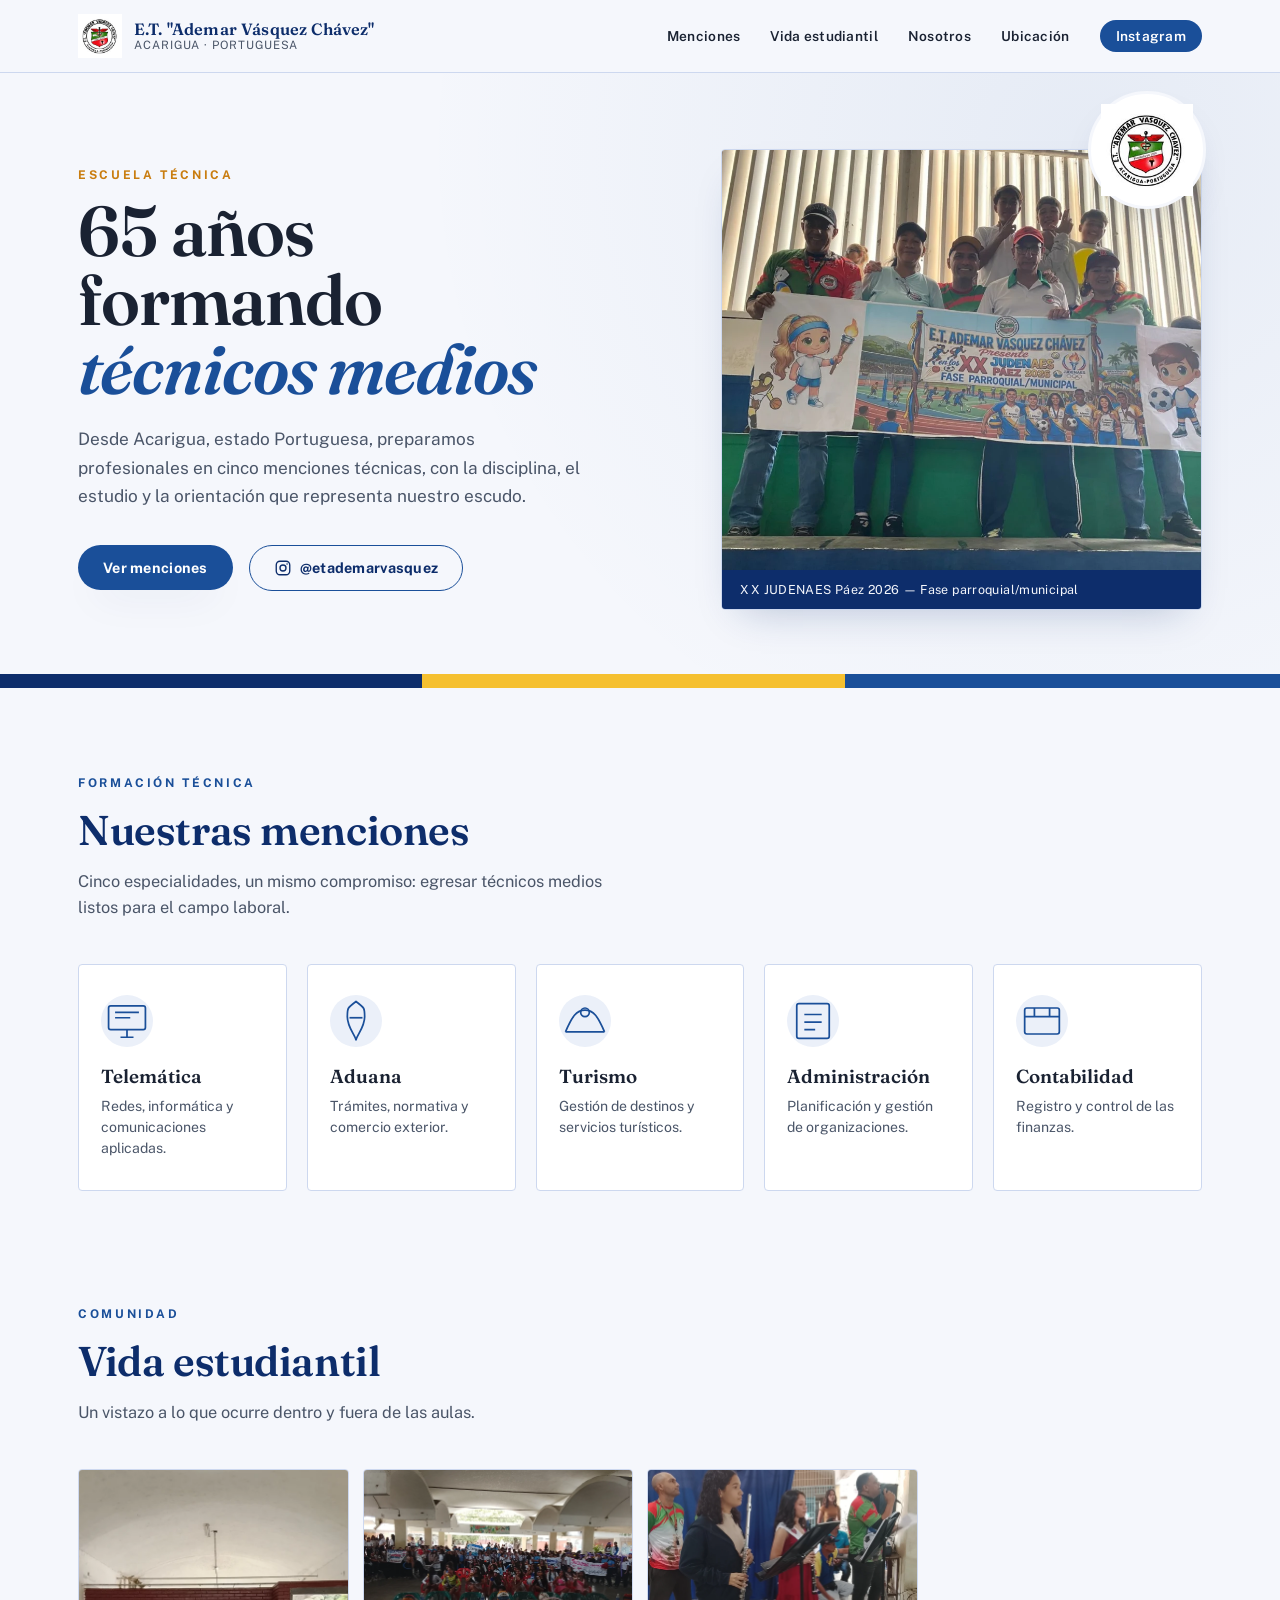
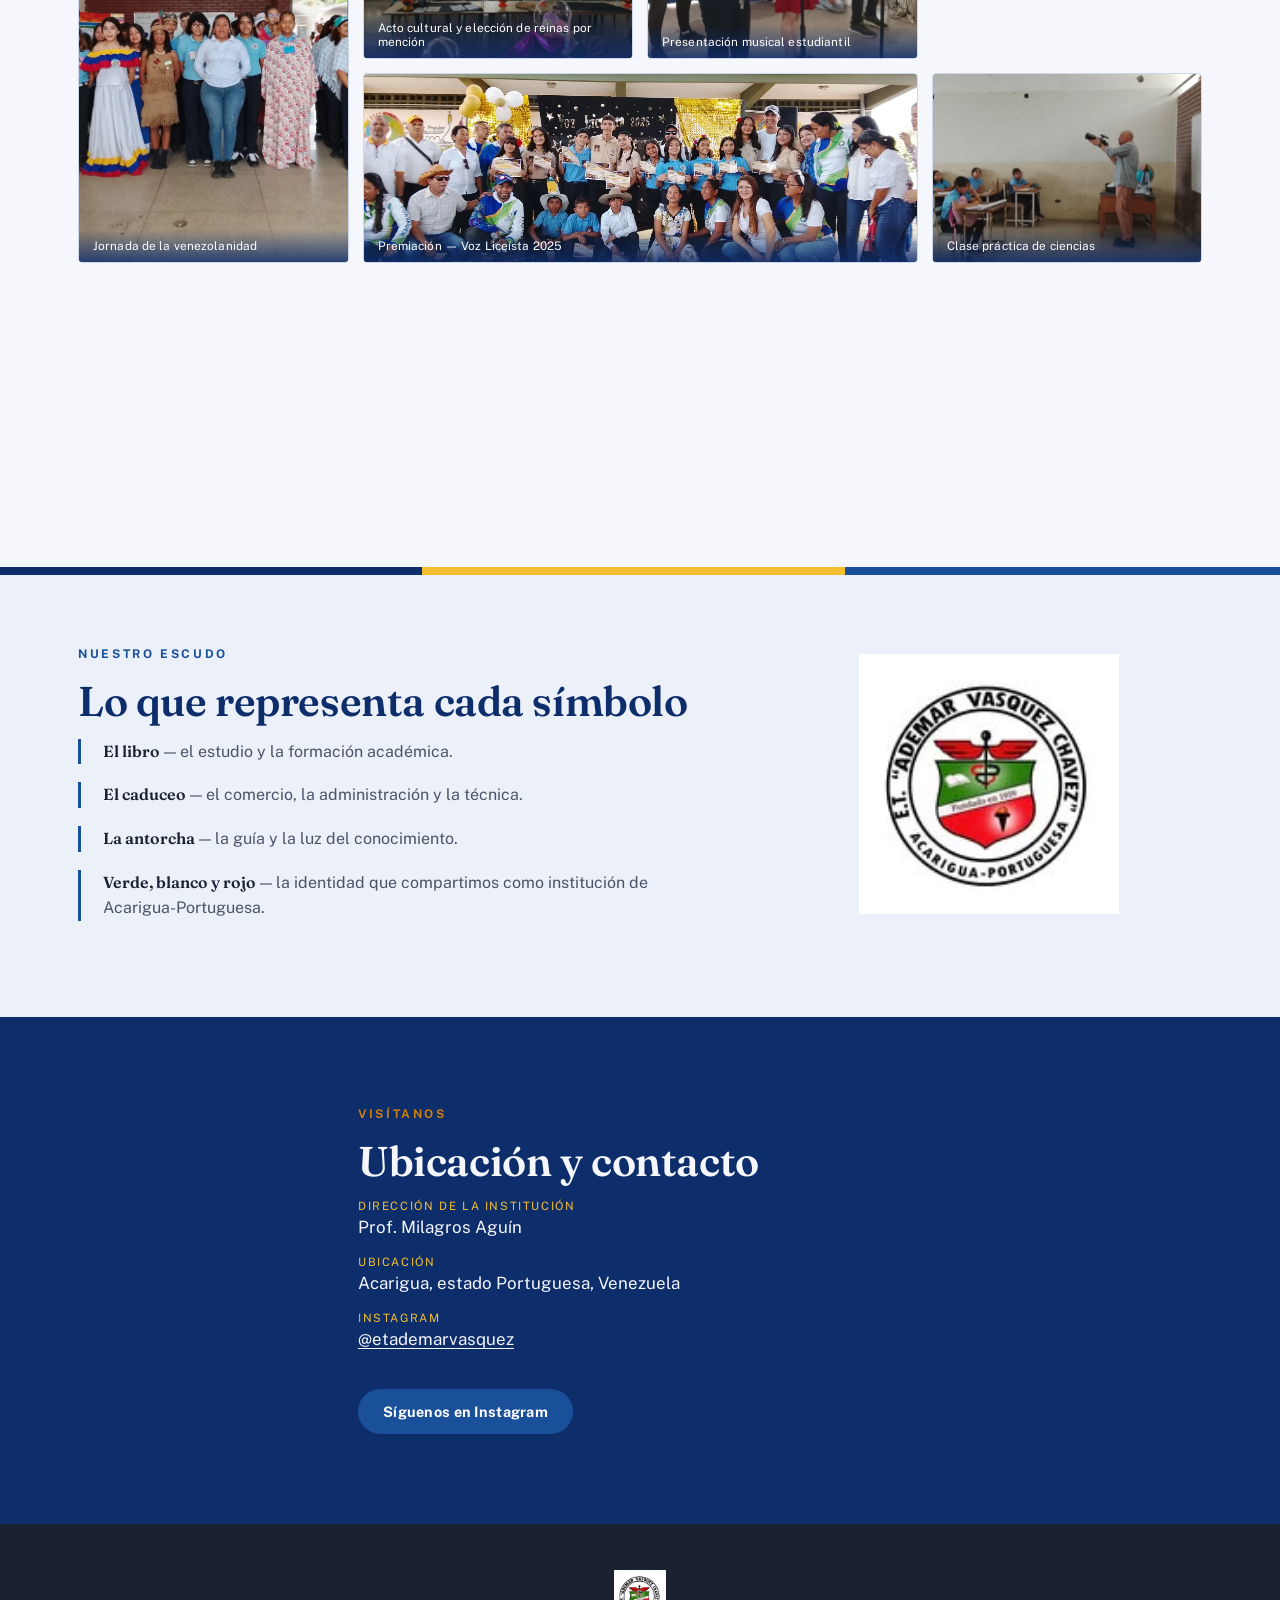
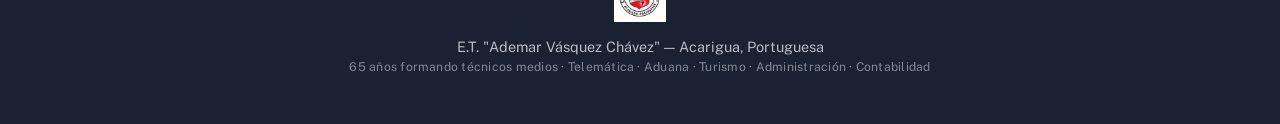
==== docs/index.html @ 3e988715 "Organización: Usando carpeta docs para mantener la raíz limpia" ====
<!DOCTYPE html>
<html lang="es">
<head>
<meta charset="UTF-8">
<meta name="viewport" content="width=device-width, initial-scale=1.0">
<title>E.T. "Ademar Vásquez Chávez" — Acarigua-Portuguesa</title>
<meta name="description" content="Escuela Técnica Ademar Vásquez Chávez, 65 años formando técnicos medios en Acarigua, Portuguesa. Menciones: Telemática, Aduana, Turismo, Administración y Contabilidad.">
<link rel="icon" href="img/logo.png">
<link rel="preconnect" href="https://fonts.googleapis.com">
<link rel="preconnect" href="https://fonts.gstatic.com" crossorigin>
<link href="https://fonts.googleapis.com/css2?family=Fraunces:opsz,wght@9..144,400;9..144,500;9..144,600;9..144,700&family=Public+Sans:wght@400;500;600;700;800&display=swap" rel="stylesheet">
<link rel="stylesheet" href="style.css">
</head>
<body>

<div class="progress-rail" aria-hidden="true"><div class="progress-fill" id="progressFill"></div></div>

<header class="site-header" id="siteHeader">
  <div class="wrap header-inner">
    <a class="brand" href="#top">
      <img src="img/logo.jpg" alt="Escudo E.T. Ademar Vásquez Chávez" class="brand-crest">
      <span class="brand-text">
        <strong>E.T. "Ademar Vásquez Chávez"</strong>
        <em>Acarigua · Portuguesa</em>
      </span>
    </a>
    <button class="nav-toggle" id="navToggle" aria-label="Abrir menú" aria-expanded="false">
      <span></span><span></span><span></span>
    </button>
    <nav class="site-nav" id="siteNav">
      <a href="#menciones">Menciones</a>
      <a href="#vida">Vida estudiantil</a>
      <a href="#nosotros">Nosotros</a>
      <a href="#ubicacion">Ubicación</a>
      <a href="https://www.instagram.com/etademarvasquez/" target="_blank" rel="noopener" class="nav-ig">Instagram</a>
    </nav>
  </div>
</header>

<main id="top">

  <!-- HERO -->
  <section class="hero">
    <div class="wrap hero-inner">
      <div class="hero-copy">
        <p class="eyebrow">Escuela Técnica</p>
        <h1>65 años<br>formando<br><span>técnicos medios</span></h1>
        <p class="hero-lede">Desde Acarigua, estado Portuguesa, preparamos profesionales en cinco menciones técnicas, con la disciplina, el estudio y la orientación que representa nuestro escudo.</p>
        <div class="hero-actions">
          <a href="#menciones" class="btn btn-primary">Ver menciones</a>
          <a href="https://www.instagram.com/etademarvasquez/" target="_blank" rel="noopener" class="btn btn-ghost">
            <svg viewBox="0 0 24 24" width="18" height="18" fill="none" stroke="currentColor" stroke-width="1.8"><rect x="3" y="3" width="18" height="18" rx="5"/><circle cx="12" cy="12" r="4"/><circle cx="17.4" cy="6.6" r="1" fill="currentColor" stroke="none"/></svg>
            @etademarvasquez
          </a>
        </div>
      </div>
      <div class="hero-visual">
        <div class="ribbon-badge">
          <img src="img/logo.jpg" alt="Escudo de la institución">
        </div>
        <figure class="hero-photo">
          <img src="img/4.jpg" alt="Delegación de la escuela en los Juegos Deportivos Nacionales Estudiantiles JUDENAES 2026" loading="eager">
          <figcaption>XX JUDENAES Páez 2026 — Fase parroquial/municipal</figcaption>
        </figure>
      </div>
    </div>
    <div class="banda" role="presentation"></div>
  </section>

  <!-- MENCIONES -->
  <section class="menciones" id="menciones">
    <div class="wrap">
      <p class="eyebrow eyebrow-dark">Formación técnica</p>
      <h2 class="section-title">Nuestras menciones</h2>
      <p class="section-lede">Cinco especialidades, un mismo compromiso: egresar técnicos medios listos para el campo laboral.</p>

      <div class="menciones-grid">
        <article class="mencion-card">
          <span class="mencion-icon" aria-hidden="true">
            <svg viewBox="0 0 48 48" fill="none" stroke="currentColor" stroke-width="1.6"><rect x="7" y="10" width="34" height="22" rx="2"/><path d="M18 39h12M24 32v7"/><path d="M13 16h22M13 21h14"/></svg>
          </span>
          <h3>Telemática</h3>
          <p>Redes, informática y comunicaciones aplicadas.</p>
        </article>

        <article class="mencion-card">
          <span class="mencion-icon" aria-hidden="true">
            <svg viewBox="0 0 48 48" fill="none" stroke="currentColor" stroke-width="1.6"><path d="M24 6c8 6 8 6 8 14 0 10-8 18-8 22-0-4-8-12-8-22 0-8 0-8 8-14Z"/><path d="M18 21h12"/></svg>
          </span>
          <h3>Aduana</h3>
          <p>Trámites, normativa y comercio exterior.</p>
        </article>

        <article class="mencion-card">
          <span class="mencion-icon" aria-hidden="true">
            <svg viewBox="0 0 48 48" fill="none" stroke="currentColor" stroke-width="1.6"><path d="M6 34c6-14 10-20 18-20s12 6 18 20"/><circle cx="24" cy="16" r="4"/><path d="M6 34h36"/></svg>
          </span>
          <h3>Turismo</h3>
          <p>Gestión de destinos y servicios turísticos.</p>
        </article>

        <article class="mencion-card">
          <span class="mencion-icon" aria-hidden="true">
            <svg viewBox="0 0 48 48" fill="none" stroke="currentColor" stroke-width="1.6"><rect x="9" y="8" width="30" height="32" rx="2"/><path d="M16 18h16M16 25h16M16 32h10"/></svg>
          </span>
          <h3>Administración</h3>
          <p>Planificación y gestión de organizaciones.</p>
        </article>

        <article class="mencion-card">
          <span class="mencion-icon" aria-hidden="true">
            <svg viewBox="0 0 48 48" fill="none" stroke="currentColor" stroke-width="1.6"><rect x="8" y="12" width="32" height="24" rx="2"/><path d="M8 20h32M17 12v8M31 12v8"/></svg>
          </span>
          <h3>Contabilidad</h3>
          <p>Registro y control de las finanzas.</p>
        </article>
      </div>
    </div>
  </section>

  <!-- VIDA ESTUDIANTIL -->
  <section class="vida" id="vida">
    <div class="wrap">
      <p class="eyebrow eyebrow-dark">Comunidad</p>
      <h2 class="section-title">Vida estudiantil</h2>
      <p class="section-lede">Un vistazo a lo que ocurre dentro y fuera de las aulas.</p>

      <div class="gallery">
        <figure class="g-item g-tall">
          <img src="img/1.jpg" alt="Estudiantes representando trajes típicos en jornada de la venezolanidad" loading="lazy">
          <figcaption>Jornada de la venezolanidad</figcaption>
        </figure>
        <figure class="g-item">
          <img src="img/2.jpg" alt="Acto estudiantil con bandas y reinas de las especialidades" loading="lazy">
          <figcaption>Acto cultural y elección de reinas por mención</figcaption>
        </figure>
        <figure class="g-item">
          <img src="img/3.jpg" alt="Estudiantes tocando flauta traversa y clarinete en presentación musical" loading="lazy">
          <figcaption>Presentación musical estudiantil</figcaption>
        </figure>
        <figure class="g-item g-wide">
          <img src="img/6.jpg" alt="Estudiantes y docentes en la premiación de Voz Liceísta 2025" loading="lazy">
          <figcaption>Premiación — Voz Liceísta 2025</figcaption>
        </figure>
        <figure class="g-item">
          <img src="img/8.jpg" alt="Docente explicando el uso de un telescopio en el salón de clases" loading="lazy">
          <figcaption>Clase práctica de ciencias</figcaption>
        </figure>
        <figure class="g-item">
          <img src="img/5.jpg" alt="Personal docente en jornada de despliegue territorial de semilleros científicos" loading="lazy">
          <figcaption>Jornada de semilleros científicos</figcaption>
        </figure>
        <figure class="g-item">
          <img src="img/7.jpg" alt="Equipo organizador junto a equipo de sonido en actividad institucional" loading="lazy">
          <figcaption>Equipo organizador en actividad institucional</figcaption>
        </figure>
      </div>
    </div>
  </section>

  <!-- NOSOTROS -->
  <section class="nosotros" id="nosotros">
    <div class="banda banda-thin" role="presentation"></div>
    <div class="wrap nosotros-inner">
      <div class="nosotros-copy">
        <p class="eyebrow eyebrow-dark">Nuestro escudo</p>
        <h2 class="section-title">Lo que representa cada símbolo</h2>
        <ul class="crest-list">
          <li><strong>El libro</strong> — el estudio y la formación académica.</li>
          <li><strong>El caduceo</strong> — el comercio, la administración y la técnica.</li>
          <li><strong>La antorcha</strong> — la guía y la luz del conocimiento.</li>
          <li><strong>Verde, blanco y rojo</strong> — la identidad que compartimos como institución de Acarigua-Portuguesa.</li>
        </ul>
      </div>
      <div class="nosotros-crest">
        <img src="img/logo.jpg" alt="Escudo completo de la E.T. Ademar Vásquez Chávez">
      </div>
    </div>
  </section>

  <!-- UBICACIÓN / CONTACTO -->
  <section class="ubicacion" id="ubicacion">
    <div class="wrap ubicacion-inner">
      <div>
        <p class="eyebrow">Visítanos</p>
        <h2 class="section-title section-title-light">Ubicación y contacto</h2>
        <dl class="contact-list">
          <div>
            <dt>Dirección de la institución</dt>
            <dd>Prof. Milagros Aguín</dd>
          </div>
          <div>
            <dt>Ubicación</dt>
            <dd>Acarigua, estado Portuguesa, Venezuela</dd>
          </div>
          <div>
            <dt>Instagram</dt>
            <dd><a href="https://www.instagram.com/etademarvasquez/" target="_blank" rel="noopener">@etademarvasquez</a></dd>
          </div>
        </dl>
        <a href="https://www.instagram.com/etademarvasquez/" target="_blank" rel="noopener" class="btn btn-primary btn-on-dark">Síguenos en Instagram</a>
      </div>
    </div>
  </section>

</main>

<footer class="site-footer">
  <div class="wrap footer-inner">
    <img src="img/logo.jpg" alt="Escudo E.T. Ademar Vásquez Chávez" class="footer-crest">
    <p>E.T. "Ademar Vásquez Chávez" — Acarigua, Portuguesa</p>
    <p class="footer-fine">65 años formando técnicos medios · Telemática · Aduana · Turismo · Administración · Contabilidad</p>
  </div>
</footer>

<script src="script.js"></script>
</body>
</html>
---- docs/style.css ----
/* =========================================================
   E.T. "Ademar Vásquez Chávez" — sitio institucional
   Paleta educativa: azul académico, ámbar dorado y blanco.
   ========================================================= */

:root{
  --azul:         #1A4F99;
  --azul-oscuro:  #0D2D6B;
  --ambar:        #C97D10;
  --ambar-claro:  #F5C030;
  --fondo:        #F5F7FC;
  --fondo-alt:    #EBF0F9;
  --carbon:       #1A2232;
  --carbon-suave: #4A5568;
  --linea:        #CDD8EF;
  --blanco:       #FFFFFF;

  --display: "Fraunces", Georgia, serif;
  --texto:   "Public Sans", -apple-system, BlinkMacSystemFont, "Segoe UI", sans-serif;

  --radio: 4px;
  --sombra: 0 18px 40px -20px rgba(13, 45, 107, 0.28);
}

*{ box-sizing: border-box; }
html{ scroll-behavior: smooth; }

@media (prefers-reduced-motion: reduce){
  html{ scroll-behavior: auto; }
  *{ animation-duration: 0.001ms !important; animation-iteration-count: 1 !important; transition-duration: 0.001ms !important; }
}

body{
  margin:0;
  font-family: var(--texto);
  color: var(--carbon);
  background: var(--fondo);
  -webkit-font-smoothing: antialiased;
}

img{ max-width:100%; display:block; }
a{ color: inherit; text-decoration: none; }

.wrap{
  max-width: 1180px;
  margin: 0 auto;
  padding: 0 28px;
}

:focus-visible{
  outline: 2.5px solid var(--ambar);
  outline-offset: 3px;
}

/* ---------- Progress rail ---------- */
.progress-rail{
  position: fixed; top:0; left:0; right:0; height:3px;
  background: transparent; z-index: 1000;
}
.progress-fill{
  height:100%; width:0%;
  background: linear-gradient(90deg, var(--azul), var(--ambar-claro), var(--azul-oscuro));
  transition: width .08s linear;
}

/* ---------- Header ---------- */
.site-header{
  position: sticky; top:0; z-index: 900;
  background: rgba(245,247,252,0.92);
  backdrop-filter: blur(8px);
  border-bottom: 1px solid var(--linea);
}
.header-inner{
  display:flex; align-items:center; justify-content:space-between;
  padding-top:14px; padding-bottom:14px;
}
.brand{ display:flex; align-items:center; gap:12px; }
.brand-crest{ width:44px; height:44px; object-fit:contain; }
.brand-text{ display:flex; flex-direction:column; line-height:1.15; }
.brand-text strong{
  font-family: var(--display);
  font-size: 1.02rem;
  font-weight: 600;
  color: var(--azul-oscuro);
  letter-spacing:.01em;
}
.brand-text em{
  font-style:normal;
  font-size:.72rem;
  letter-spacing:.08em;
  text-transform:uppercase;
  color: var(--carbon-suave);
}

.site-nav{ display:flex; align-items:center; gap:30px; }
.site-nav a{
  font-size:.86rem;
  font-weight:600;
  letter-spacing:.02em;
  color: var(--carbon);
  position:relative;
  padding: 4px 0;
}
.site-nav a::after{
  content:""; position:absolute; left:0; right:0; bottom:-2px; height:2px;
  background: var(--ambar); transform: scaleX(0); transform-origin:left;
  transition: transform .25s ease;
}
.site-nav a:hover::after{ transform: scaleX(1); }
.nav-ig{
  background: var(--azul);
  color: var(--blanco) !important;
  padding: 8px 16px !important;
  border-radius: 999px;
}
.nav-ig::after{ display:none; }
.nav-ig:hover{ background: var(--azul-oscuro); }

.nav-toggle{
  display:none; flex-direction:column; justify-content:center; gap:5px;
  width:38px; height:38px; background:none; border:none; cursor:pointer;
}
.nav-toggle span{ display:block; height:2px; background: var(--azul-oscuro); border-radius:2px; }

/* ---------- Buttons ---------- */
.btn{
  display:inline-flex; align-items:center; gap:8px;
  padding: 13px 24px;
  font-size:.9rem; font-weight:700; letter-spacing:.02em;
  border-radius: 999px;
  border: 1.5px solid transparent;
  cursor:pointer;
}
.btn-primary{
  background: var(--azul); color: var(--blanco);
  box-shadow: var(--sombra);
  transition: transform .2s ease, background .2s ease;
}
.btn-primary:hover{ background: var(--azul-oscuro); transform: translateY(-2px); }
.btn-ghost{
  border-color: var(--azul);
  color: var(--azul-oscuro);
  transition: background .2s ease, color .2s ease;
}
.btn-ghost:hover{ background: var(--azul); color: var(--blanco); }
.btn-on-dark{ box-shadow:none; }

/* ---------- Eyebrow / titles ---------- */
.eyebrow{
  font-family: var(--texto);
  font-size:.75rem;
  font-weight:700;
  letter-spacing:.22em;
  text-transform:uppercase;
  color: var(--ambar);
  margin: 0 0 14px;
}
.eyebrow-dark{ color: var(--azul); }

.section-title{
  font-family: var(--display);
  font-size: clamp(1.8rem, 3.4vw, 2.6rem);
  font-weight:600;
  color: var(--azul-oscuro);
  margin: 0 0 12px;
  letter-spacing:-.01em;
}
.section-title-light{ color: var(--fondo); }
.section-lede{
  max-width: 560px;
  color: var(--carbon-suave);
  font-size:1.02rem;
  line-height:1.6;
  margin: 0 0 44px;
}

/* ---------- Hero ---------- */
.hero{
  position:relative;
  padding: 76px 0 0;
  overflow:hidden;
  background:
    radial-gradient(circle at 85% 12%, rgba(26,79,153,0.07), transparent 55%),
    var(--fondo);
}
.hero-inner{
  display:grid;
  grid-template-columns: 1.1fr 0.9fr;
  gap: 56px;
  align-items:center;
  padding-bottom: 64px;
}
.hero-copy h1{
  font-family: var(--display);
  font-size: clamp(2.6rem, 6vw, 4.4rem);
  line-height: 0.98;
  font-weight: 600;
  color: var(--carbon);
  margin: 0 0 22px;
  letter-spacing:-.015em;
}
.hero-copy h1 span{ color: var(--azul); font-style: italic; }
.hero-lede{
  font-size: 1.08rem;
  line-height:1.65;
  color: var(--carbon-suave);
  max-width: 46ch;
  margin: 0 0 34px;
}
.hero-actions{ display:flex; flex-wrap:wrap; gap:16px; align-items:center; }
.hero-actions .btn svg{ flex-shrink:0; }

.hero-visual{ position:relative; }
.ribbon-badge{
  position:absolute; top:-58px; right:-4px;
  width:118px; height:118px;
  background: var(--blanco);
  border-radius:50%;
  display:flex; align-items:center; justify-content:center;
  box-shadow: var(--sombra);
  padding:10px;
  z-index:2;
  border: 3px solid var(--fondo);
}
.hero-photo{
  margin:0; border-radius: var(--radio);
  overflow:hidden;
  box-shadow: var(--sombra);
  border: 1px solid var(--linea);
}
.hero-photo img{ width:100%; height: 420px; object-fit:cover; }
.hero-photo figcaption{
  background: var(--azul-oscuro);
  color: var(--fondo);
  font-size:.78rem;
  letter-spacing:.03em;
  padding: 12px 18px;
}

.banda{
  height: 14px;
  width:100%;
  background: linear-gradient(90deg,
    var(--azul-oscuro) 0 33%,
    var(--ambar-claro) 33% 66%,
    var(--azul) 66% 100%);
}
.banda-thin{ height:8px; }

/* ---------- Menciones ---------- */
.menciones{ padding: 88px 0 96px; background: var(--fondo); }
.menciones-grid{
  display:grid;
  grid-template-columns: repeat(5, 1fr);
  gap: 20px;
}
.mencion-card{
  background: var(--blanco);
  border: 1px solid var(--linea);
  border-radius: var(--radio);
  padding: 30px 22px;
  transition: transform .22s ease, box-shadow .22s ease, border-color .22s ease;
}
.mencion-card:hover{
  transform: translateY(-6px);
  box-shadow: var(--sombra);
  border-color: var(--azul);
}
.mencion-icon{
  display:inline-flex; align-items:center; justify-content:center;
  width:52px; height:52px;
  border-radius:50%;
  background: var(--fondo-alt);
  color: var(--azul);
  margin-bottom:18px;
}
.mencion-card h3{
  font-family: var(--display);
  font-size:1.18rem;
  font-weight:600;
  color: var(--carbon);
  margin: 0 0 8px;
}
.mencion-card p{
  font-size:.88rem;
  color: var(--carbon-suave);
  line-height:1.5;
  margin:0;
}

/* ---------- Vida estudiantil / galería ---------- */
.vida{ padding: 20px 0 100px; background: var(--fondo); }
.gallery{
  display:grid;
  grid-template-columns: repeat(4, 1fr);
  grid-auto-rows: 190px;
  gap: 14px;
}
.g-item{
  position:relative; margin:0;
  border-radius: var(--radio);
  overflow:hidden;
  border:1px solid var(--linea);
}
.g-item img{
  width:100%; height:100%; object-fit:cover;
  transition: transform .5s ease;
}
.g-item:hover img{ transform: scale(1.06); }
.g-item figcaption{
  position:absolute; left:0; right:0; bottom:0;
  padding: 10px 14px 9px;
  font-size:.74rem;
  letter-spacing:.01em;
  color: var(--blanco);
  background: linear-gradient(0deg, rgba(13,45,107,0.82), rgba(13,45,107,0));
}
.g-tall{ grid-row: span 2; }
.g-wide{ grid-column: span 2; }

/* ---------- Nosotros ---------- */
.nosotros{ background: var(--fondo-alt); padding: 0 0 96px; }
.nosotros-inner{
  display:grid;
  grid-template-columns: 1.2fr 0.8fr;
  gap: 60px;
  align-items:center;
  padding-top: 72px;
}
.crest-list{ list-style:none; margin:0; padding:0; display:flex; flex-direction:column; gap:18px; }
.crest-list li{
  font-size:1rem;
  line-height:1.55;
  color: var(--carbon-suave);
  padding-left: 22px;
  border-left: 3px solid var(--azul);
}
.crest-list strong{ color: var(--carbon); font-family: var(--display); font-weight:600; }
.nosotros-crest{ display:flex; justify-content:center; }
.nosotros-crest img{ width: 260px; }

/* ---------- Ubicación ---------- */
.ubicacion{
  background: var(--azul-oscuro);
  color: var(--fondo);
  padding: 90px 0;
}
.ubicacion-inner{ max-width: 620px; }
.contact-list{ margin: 0 0 40px; display:flex; flex-direction:column; gap:18px; }
.contact-list dt{
  font-size:.72rem; text-transform:uppercase; letter-spacing:.14em;
  color: var(--ambar-claro); margin-bottom:4px;
}
.contact-list dd{ margin:0; font-size:1.06rem; }
.contact-list a{ text-decoration: underline; text-underline-offset:3px; }

/* ---------- Footer ---------- */
.site-footer{
  background: var(--carbon);
  color: rgba(245,247,252,0.72);
  padding: 46px 0;
  text-align:center;
}
.footer-crest{ width:52px; height:52px; margin: 0 auto 16px; }
.footer-inner p{ margin: 4px 0; font-size:.9rem; }
.footer-fine{ font-size:.76rem !important; letter-spacing:.02em; color: rgba(245,247,252,0.48); }

/* =========================================================
   Responsive
   ========================================================= */
@media (max-width: 980px){
  .menciones-grid{ grid-template-columns: repeat(3, 1fr); }
  .gallery{ grid-template-columns: repeat(3, 1fr); }
  .nosotros-inner{ grid-template-columns: 1fr; }
  .nosotros-crest{ order:-1; }
}

@media (max-width: 760px){
  .nav-toggle{ display:flex; }
  .site-nav{
    position:absolute; top:100%; left:0; right:0;
    background: var(--fondo);
    border-bottom: 1px solid var(--linea);
    flex-direction:column; align-items:flex-start;
    padding: 20px 28px 28px;
    gap:18px;
    display:none;
  }
  .site-nav.open{ display:flex; }
  .nav-ig{ align-self:flex-start; }

  .hero-inner{ grid-template-columns: 1fr; padding-bottom: 40px; }
  .hero{ padding-top: 48px; }
  .ribbon-badge{ width:88px; height:88px; top:-40px; right:6px; }
  .hero-photo img{ height: 300px; }

  .menciones-grid{ grid-template-columns: repeat(2, 1fr); }
  .gallery{ grid-template-columns: repeat(2, 1fr); grid-auto-rows: 160px; }
  .g-tall{ grid-row: span 2; }
  .g-wide{ grid-column: span 2; }
}

@media (max-width: 480px){
  .menciones-grid{ grid-template-columns: 1fr; }
  .gallery{ grid-template-columns: 1fr 1fr; }
  .hero-copy h1{ font-size: 2.5rem; }
}
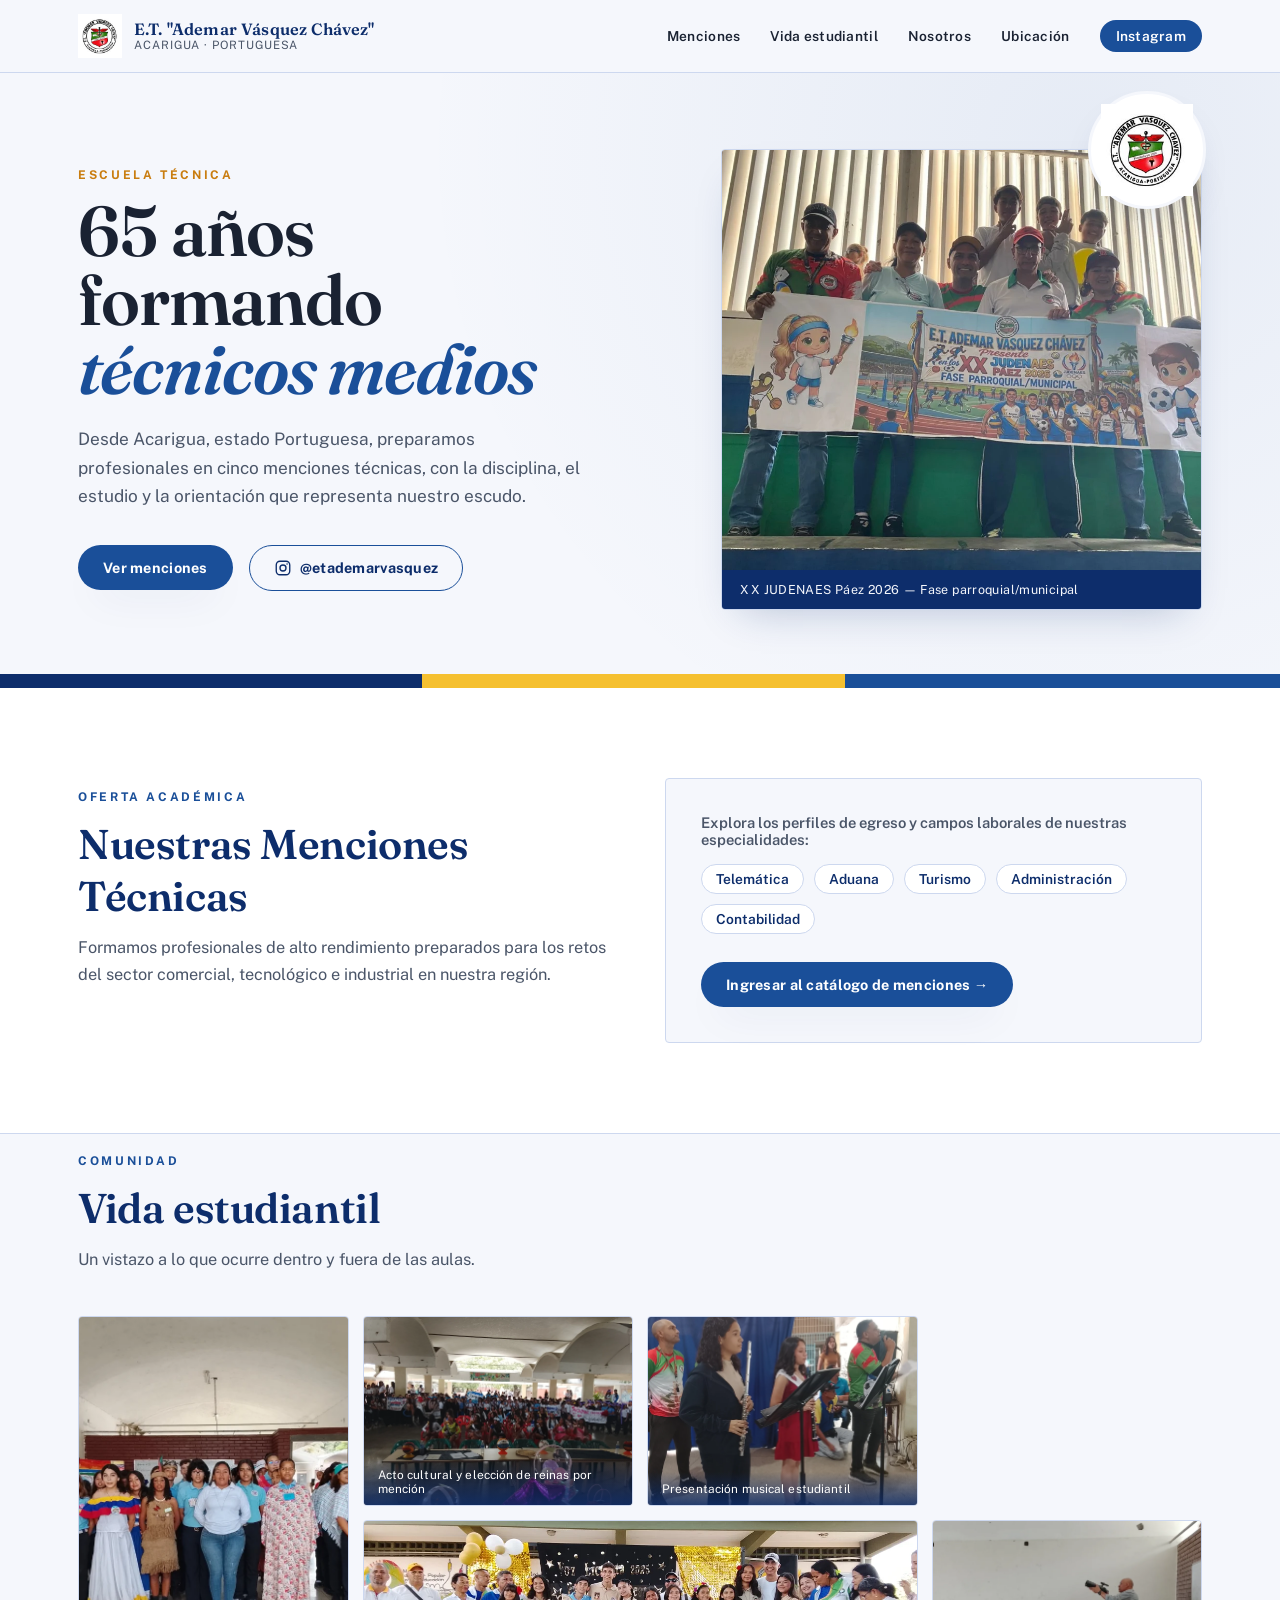
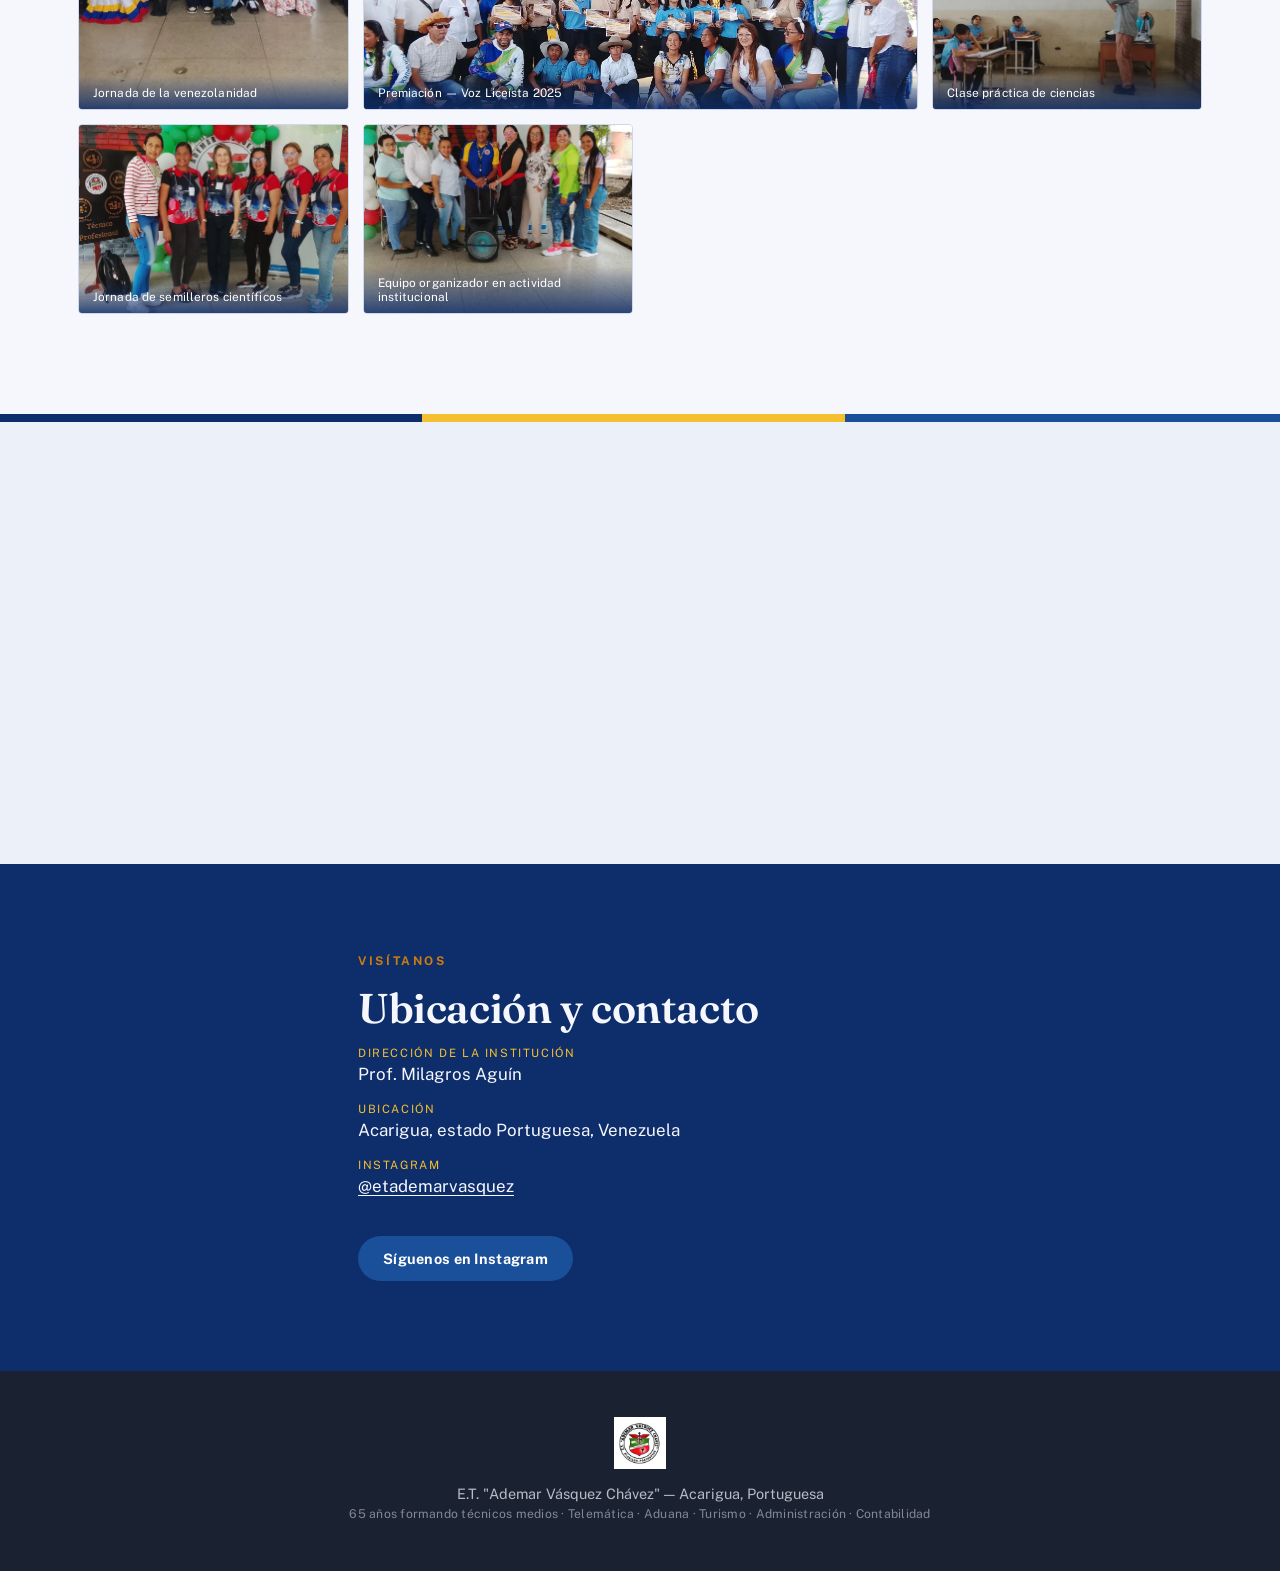
==== commit 74d53014: "pestañas de menciones individuales con informacion ampliada" ====
--- a/docs/index.html
+++ b/docs/index.html
@@ -17,7 +17,7 @@
 
 <header class="site-header" id="siteHeader">
   <div class="wrap header-inner">
-    <a class="brand" href="#top">
+    <a class="brand" href="index.html#top">
       <img src="img/logo.jpg" alt="Escudo E.T. Ademar Vásquez Chávez" class="brand-crest">
       <span class="brand-text">
         <strong>E.T. "Ademar Vásquez Chávez"</strong>
@@ -28,10 +28,10 @@
       <span></span><span></span><span></span>
     </button>
     <nav class="site-nav" id="siteNav">
-      <a href="#menciones">Menciones</a>
-      <a href="#vida">Vida estudiantil</a>
-      <a href="#nosotros">Nosotros</a>
-      <a href="#ubicacion">Ubicación</a>
+      <a href="menciones.html">Menciones</a>
+      <a href="index.html#vida">Vida estudiantil</a>
+      <a href="index.html#nosotros">Nosotros</a>
+      <a href="index.html#ubicacion">Ubicación</a>
       <a href="https://www.instagram.com/etademarvasquez/" target="_blank" rel="noopener" class="nav-ig">Instagram</a>
     </nav>
   </div>
@@ -47,7 +47,7 @@
         <h1>65 años<br>formando<br><span>técnicos medios</span></h1>
         <p class="hero-lede">Desde Acarigua, estado Portuguesa, preparamos profesionales en cinco menciones técnicas, con la disciplina, el estudio y la orientación que representa nuestro escudo.</p>
         <div class="hero-actions">
-          <a href="#menciones" class="btn btn-primary">Ver menciones</a>
+          <a href="menciones.html" class="btn btn-primary">Ver menciones</a>
           <a href="https://www.instagram.com/etademarvasquez/" target="_blank" rel="noopener" class="btn btn-ghost">
             <svg viewBox="0 0 24 24" width="18" height="18" fill="none" stroke="currentColor" stroke-width="1.8"><rect x="3" y="3" width="18" height="18" rx="5"/><circle cx="12" cy="12" r="4"/><circle cx="17.4" cy="6.6" r="1" fill="currentColor" stroke="none"/></svg>
             @etademarvasquez
@@ -67,53 +67,24 @@
     <div class="banda" role="presentation"></div>
   </section>
 
-  <!-- MENCIONES -->
-  <section class="menciones" id="menciones">
-    <div class="wrap">
-      <p class="eyebrow eyebrow-dark">Formación técnica</p>
-      <h2 class="section-title">Nuestras menciones</h2>
-      <p class="section-lede">Cinco especialidades, un mismo compromiso: egresar técnicos medios listos para el campo laboral.</p>
-
-      <div class="menciones-grid">
-        <article class="mencion-card">
-          <span class="mencion-icon" aria-hidden="true">
-            <svg viewBox="0 0 48 48" fill="none" stroke="currentColor" stroke-width="1.6"><rect x="7" y="10" width="34" height="22" rx="2"/><path d="M18 39h12M24 32v7"/><path d="M13 16h22M13 21h14"/></svg>
-          </span>
-          <h3>Telemática</h3>
-          <p>Redes, informática y comunicaciones aplicadas.</p>
-        </article>
-
-        <article class="mencion-card">
-          <span class="mencion-icon" aria-hidden="true">
-            <svg viewBox="0 0 48 48" fill="none" stroke="currentColor" stroke-width="1.6"><path d="M24 6c8 6 8 6 8 14 0 10-8 18-8 22-0-4-8-12-8-22 0-8 0-8 8-14Z"/><path d="M18 21h12"/></svg>
-          </span>
-          <h3>Aduana</h3>
-          <p>Trámites, normativa y comercio exterior.</p>
-        </article>
-
-        <article class="mencion-card">
-          <span class="mencion-icon" aria-hidden="true">
-            <svg viewBox="0 0 48 48" fill="none" stroke="currentColor" stroke-width="1.6"><path d="M6 34c6-14 10-20 18-20s12 6 18 20"/><circle cx="24" cy="16" r="4"/><path d="M6 34h36"/></svg>
-          </span>
-          <h3>Turismo</h3>
-          <p>Gestión de destinos y servicios turísticos.</p>
-        </article>
-
-        <article class="mencion-card">
-          <span class="mencion-icon" aria-hidden="true">
-            <svg viewBox="0 0 48 48" fill="none" stroke="currentColor" stroke-width="1.6"><rect x="9" y="8" width="30" height="32" rx="2"/><path d="M16 18h16M16 25h16M16 32h10"/></svg>
-          </span>
-          <h3>Administración</h3>
-          <p>Planificación y gestión de organizaciones.</p>
-        </article>
-
-        <article class="mencion-card">
-          <span class="mencion-icon" aria-hidden="true">
-            <svg viewBox="0 0 48 48" fill="none" stroke="currentColor" stroke-width="1.6"><rect x="8" y="12" width="32" height="24" rx="2"/><path d="M8 20h32M17 12v8M31 12v8"/></svg>
-          </span>
-          <h3>Contabilidad</h3>
-          <p>Registro y control de las finanzas.</p>
-        </article>
+  <!-- INTRODUCCIÓN A MENCIONES -->
+  <section class="menciones-intro">
+    <div class="wrap intro-grid">
+      <div>
+        <p class="eyebrow eyebrow-dark">Oferta Académica</p>
+        <h2 class="section-title">Nuestras Menciones Técnicas</h2>
+        <p class="section-lede">Formamos profesionales de alto rendimiento preparados para los retos del sector comercial, tecnológico e industrial en nuestra región.</p>
+      </div>
+      <div class="intro-cards-preview">
+        <p>Explora los perfiles de egreso y campos laborales de nuestras especialidades:</p>
+        <div class="badges-list">
+          <span class="badge">Telemática</span>
+          <span class="badge">Aduana</span>
+          <span class="badge">Turismo</span>
+          <span class="badge">Administración</span>
+          <span class="badge">Contabilidad</span>
+        </div>
+        <a href="menciones.html" class="btn btn-primary">Ingresar al catálogo de menciones &rarr;</a>
       </div>
     </div>
   </section>
--- a/docs/style.css
+++ b/docs/style.css
@@ -1,9 +1,9 @@
 /* =========================================================
-   E.T. "Ademar Vásquez Chávez" — sitio institucional
-   Paleta educativa: azul académico, ámbar dorado y blanco.
+   E.T. "Ademar Vásquez Chávez" — Sitio Institucional
+   Estilos Globales e Index (Home)
    ========================================================= */
 
-:root{
+:root {
   --azul:         #1A4F99;
   --azul-oscuro:  #0D2D6B;
   --ambar:        #C97D10;
@@ -22,386 +22,389 @@
   --sombra: 0 18px 40px -20px rgba(13, 45, 107, 0.28);
 }
 
-*{ box-sizing: border-box; }
-html{ scroll-behavior: smooth; }
-
-@media (prefers-reduced-motion: reduce){
-  html{ scroll-behavior: auto; }
-  *{ animation-duration: 0.001ms !important; animation-iteration-count: 1 !important; transition-duration: 0.001ms !important; }
-}
-
-body{
-  margin:0;
+* { box-sizing: border-box; }
+html { scroll-behavior: smooth; }
+
+@media (prefers-reduced-motion: reduce) {
+  html { scroll-behavior: auto; }
+  * { animation-duration: 0.001ms !important; animation-iteration-count: 1 !important; transition-duration: 0.001ms !important; }
+}
+
+body {
+  margin: 0;
   font-family: var(--texto);
   color: var(--carbon);
   background: var(--fondo);
   -webkit-font-smoothing: antialiased;
 }
 
-img{ max-width:100%; display:block; }
-a{ color: inherit; text-decoration: none; }
-
-.wrap{
+img { max-width: 100%; display: block; }
+a { color: inherit; text-decoration: none; }
+
+.wrap {
   max-width: 1180px;
   margin: 0 auto;
   padding: 0 28px;
 }
 
-:focus-visible{
+:focus-visible {
   outline: 2.5px solid var(--ambar);
   outline-offset: 3px;
 }
 
-/* ---------- Progress rail ---------- */
-.progress-rail{
-  position: fixed; top:0; left:0; right:0; height:3px;
+/* ---------- Progress Rail ---------- */
+.progress-rail {
+  position: fixed; top: 0; left: 0; right: 0; height: 3px;
   background: transparent; z-index: 1000;
 }
-.progress-fill{
-  height:100%; width:0%;
+.progress-fill {
+  height: 100%; width: 0%;
   background: linear-gradient(90deg, var(--azul), var(--ambar-claro), var(--azul-oscuro));
   transition: width .08s linear;
 }
 
 /* ---------- Header ---------- */
-.site-header{
-  position: sticky; top:0; z-index: 900;
-  background: rgba(245,247,252,0.92);
+.site-header {
+  position: sticky; top: 0; z-index: 900;
+  background: rgba(245, 247, 252, 0.92);
   backdrop-filter: blur(8px);
   border-bottom: 1px solid var(--linea);
 }
-.header-inner{
-  display:flex; align-items:center; justify-content:space-between;
-  padding-top:14px; padding-bottom:14px;
-}
-.brand{ display:flex; align-items:center; gap:12px; }
-.brand-crest{ width:44px; height:44px; object-fit:contain; }
-.brand-text{ display:flex; flex-direction:column; line-height:1.15; }
-.brand-text strong{
+.header-inner {
+  display: flex; align-items: center; justify-content: space-between;
+  padding-top: 14px; padding-bottom: 14px;
+}
+.brand { display: flex; align-items: center; gap: 12px; }
+.brand-crest { width: 44px; height: 44px; object-fit: contain; }
+.brand-text { display: flex; flex-direction: column; line-height: 1.15; }
+.brand-text strong {
   font-family: var(--display);
   font-size: 1.02rem;
   font-weight: 600;
   color: var(--azul-oscuro);
-  letter-spacing:.01em;
-}
-.brand-text em{
-  font-style:normal;
-  font-size:.72rem;
-  letter-spacing:.08em;
-  text-transform:uppercase;
+  letter-spacing: .01em;
+}
+.brand-text em {
+  font-style: normal;
+  font-size: .72rem;
+  letter-spacing: .08em;
+  text-transform: uppercase;
   color: var(--carbon-suave);
 }
 
-.site-nav{ display:flex; align-items:center; gap:30px; }
-.site-nav a{
-  font-size:.86rem;
-  font-weight:600;
-  letter-spacing:.02em;
+.site-nav { display: flex; align-items: center; gap: 30px; }
+.site-nav a {
+  font-size: .86rem;
+  font-weight: 600;
+  letter-spacing: .02em;
   color: var(--carbon);
-  position:relative;
+  position: relative;
   padding: 4px 0;
 }
-.site-nav a::after{
-  content:""; position:absolute; left:0; right:0; bottom:-2px; height:2px;
-  background: var(--ambar); transform: scaleX(0); transform-origin:left;
+.site-nav a::after {
+  content: ""; position: absolute; left: 0; right: 0; bottom: -2px; height: 2px;
+  background: var(--ambar); transform: scaleX(0); transform-origin: left;
   transition: transform .25s ease;
 }
-.site-nav a:hover::after{ transform: scaleX(1); }
-.nav-ig{
+.site-nav a:hover::after { transform: scaleX(1); }
+
+.active-nav-link {
+  color: var(--ambar) !important;
+}
+.active-nav-link::after {
+  transform: scaleX(1) !important;
+}
+
+.nav-ig {
   background: var(--azul);
   color: var(--blanco) !important;
   padding: 8px 16px !important;
   border-radius: 999px;
 }
-.nav-ig::after{ display:none; }
-.nav-ig:hover{ background: var(--azul-oscuro); }
-
-.nav-toggle{
-  display:none; flex-direction:column; justify-content:center; gap:5px;
-  width:38px; height:38px; background:none; border:none; cursor:pointer;
-}
-.nav-toggle span{ display:block; height:2px; background: var(--azul-oscuro); border-radius:2px; }
+.nav-ig::after { display: none; }
+.nav-ig:hover { background: var(--azul-oscuro); }
+
+.nav-toggle {
+  display: none; flex-direction: column; justify-content: center; gap: 5px;
+  width: 38px; height: 38px; background: none; border: none; cursor: pointer;
+}
+.nav-toggle span { display: block; height: 2px; background: var(--azul-oscuro); border-radius: 2px; }
 
 /* ---------- Buttons ---------- */
-.btn{
-  display:inline-flex; align-items:center; gap:8px;
+.btn {
+  display: inline-flex; align-items: center; gap: 8px;
   padding: 13px 24px;
-  font-size:.9rem; font-weight:700; letter-spacing:.02em;
+  font-size: .9rem; font-weight: 700; letter-spacing: .02em;
   border-radius: 999px;
   border: 1.5px solid transparent;
-  cursor:pointer;
-}
-.btn-primary{
+  cursor: pointer;
+}
+.btn-primary {
   background: var(--azul); color: var(--blanco);
   box-shadow: var(--sombra);
   transition: transform .2s ease, background .2s ease;
 }
-.btn-primary:hover{ background: var(--azul-oscuro); transform: translateY(-2px); }
-.btn-ghost{
+.btn-primary:hover { background: var(--azul-oscuro); transform: translateY(-2px); }
+.btn-ghost {
   border-color: var(--azul);
   color: var(--azul-oscuro);
   transition: background .2s ease, color .2s ease;
 }
-.btn-ghost:hover{ background: var(--azul); color: var(--blanco); }
-.btn-on-dark{ box-shadow:none; }
-
-/* ---------- Eyebrow / titles ---------- */
-.eyebrow{
+.btn-ghost:hover { background: var(--azul); color: var(--blanco); }
+.btn-on-dark { box-shadow: none; }
+
+/* ---------- Eyebrow / Titles ---------- */
+.eyebrow {
   font-family: var(--texto);
-  font-size:.75rem;
-  font-weight:700;
-  letter-spacing:.22em;
-  text-transform:uppercase;
+  font-size: .75rem;
+  font-weight: 700;
+  letter-spacing: .22em;
+  text-transform: uppercase;
   color: var(--ambar);
   margin: 0 0 14px;
 }
-.eyebrow-dark{ color: var(--azul); }
-
-.section-title{
+.eyebrow-dark { color: var(--azul); }
+
+.section-title {
   font-family: var(--display);
   font-size: clamp(1.8rem, 3.4vw, 2.6rem);
-  font-weight:600;
+  font-weight: 600;
   color: var(--azul-oscuro);
   margin: 0 0 12px;
-  letter-spacing:-.01em;
-}
-.section-title-light{ color: var(--fondo); }
-.section-lede{
+  letter-spacing: -.01em;
+}
+.section-title-light { color: var(--fondo); }
+.section-lede {
   max-width: 560px;
   color: var(--carbon-suave);
-  font-size:1.02rem;
-  line-height:1.6;
+  font-size: 1.02rem;
+  line-height: 1.6;
   margin: 0 0 44px;
 }
 
 /* ---------- Hero ---------- */
-.hero{
-  position:relative;
+.hero {
+  position: relative;
   padding: 76px 0 0;
-  overflow:hidden;
+  overflow: hidden;
   background:
     radial-gradient(circle at 85% 12%, rgba(26,79,153,0.07), transparent 55%),
     var(--fondo);
 }
-.hero-inner{
-  display:grid;
+.hero-inner {
+  display: grid;
   grid-template-columns: 1.1fr 0.9fr;
   gap: 56px;
-  align-items:center;
+  align-items: center;
   padding-bottom: 64px;
 }
-.hero-copy h1{
+.hero-copy h1 {
   font-family: var(--display);
   font-size: clamp(2.6rem, 6vw, 4.4rem);
   line-height: 0.98;
   font-weight: 600;
   color: var(--carbon);
   margin: 0 0 22px;
-  letter-spacing:-.015em;
-}
-.hero-copy h1 span{ color: var(--azul); font-style: italic; }
-.hero-lede{
+  letter-spacing: -.015em;
+}
+.hero-copy h1 span { color: var(--azul); font-style: italic; }
+.hero-lede {
   font-size: 1.08rem;
-  line-height:1.65;
+  line-height: 1.65;
   color: var(--carbon-suave);
   max-width: 46ch;
   margin: 0 0 34px;
 }
-.hero-actions{ display:flex; flex-wrap:wrap; gap:16px; align-items:center; }
-.hero-actions .btn svg{ flex-shrink:0; }
-
-.hero-visual{ position:relative; }
-.ribbon-badge{
-  position:absolute; top:-58px; right:-4px;
-  width:118px; height:118px;
+.hero-actions { display: flex; flex-wrap: wrap; gap: 16px; align-items: center; }
+
+.hero-visual { position: relative; }
+.ribbon-badge {
+  position: absolute; top: -58px; right: -4px;
+  width: 118px; height: 118px;
   background: var(--blanco);
-  border-radius:50%;
-  display:flex; align-items:center; justify-content:center;
+  border-radius: 50%;
+  display: flex; align-items: center; justify-content: center;
   box-shadow: var(--sombra);
-  padding:10px;
-  z-index:2;
+  padding: 10px;
+  z-index: 2;
   border: 3px solid var(--fondo);
 }
-.hero-photo{
-  margin:0; border-radius: var(--radio);
-  overflow:hidden;
+.hero-photo {
+  margin: 0; border-radius: var(--radio);
+  overflow: hidden;
   box-shadow: var(--sombra);
   border: 1px solid var(--linea);
 }
-.hero-photo img{ width:100%; height: 420px; object-fit:cover; }
-.hero-photo figcaption{
+.hero-photo img { width: 100%; height: 420px; object-fit: cover; }
+.hero-photo figcaption {
   background: var(--azul-oscuro);
   color: var(--fondo);
-  font-size:.78rem;
-  letter-spacing:.03em;
+  font-size: .78rem;
+  letter-spacing: .03em;
   padding: 12px 18px;
 }
 
-.banda{
+.banda {
   height: 14px;
-  width:100%;
+  width: 100%;
   background: linear-gradient(90deg,
     var(--azul-oscuro) 0 33%,
     var(--ambar-claro) 33% 66%,
     var(--azul) 66% 100%);
 }
-.banda-thin{ height:8px; }
-
-/* ---------- Menciones ---------- */
-.menciones{ padding: 88px 0 96px; background: var(--fondo); }
-.menciones-grid{
-  display:grid;
-  grid-template-columns: repeat(5, 1fr);
-  gap: 20px;
-}
-.mencion-card{
+.banda-thin { height: 8px; }
+
+/* ---------- Sección Introducción Menciones (En Home) ---------- */
+.menciones-intro {
+  padding: 90px 0;
+  background: var(--blanco);
+  border-bottom: 1px solid var(--linea);
+}
+.intro-grid {
+  display: grid;
+  grid-template-columns: 1fr 1fr;
+  gap: 50px;
+  align-items: center;
+}
+.intro-cards-preview {
+  background: var(--fondo);
+  padding: 35px;
+  border-radius: var(--radio);
+  border: 1px solid var(--linea);
+}
+.intro-cards-preview p {
+  margin: 0 0 16px;
+  font-size: 0.92rem;
+  font-weight: 600;
+  color: var(--carbon-suave);
+}
+.badges-list {
+  display: flex;
+  flex-wrap: wrap;
+  gap: 10px;
+  margin-bottom: 28px;
+}
+.badge {
   background: var(--blanco);
   border: 1px solid var(--linea);
-  border-radius: var(--radio);
-  padding: 30px 22px;
-  transition: transform .22s ease, box-shadow .22s ease, border-color .22s ease;
-}
-.mencion-card:hover{
-  transform: translateY(-6px);
-  box-shadow: var(--sombra);
-  border-color: var(--azul);
-}
-.mencion-icon{
-  display:inline-flex; align-items:center; justify-content:center;
-  width:52px; height:52px;
-  border-radius:50%;
-  background: var(--fondo-alt);
-  color: var(--azul);
-  margin-bottom:18px;
-}
-.mencion-card h3{
-  font-family: var(--display);
-  font-size:1.18rem;
-  font-weight:600;
-  color: var(--carbon);
-  margin: 0 0 8px;
-}
-.mencion-card p{
-  font-size:.88rem;
-  color: var(--carbon-suave);
-  line-height:1.5;
-  margin:0;
-}
-
-/* ---------- Vida estudiantil / galería ---------- */
-.vida{ padding: 20px 0 100px; background: var(--fondo); }
-.gallery{
-  display:grid;
+  padding: 6px 14px;
+  font-size: 0.86rem;
+  font-weight: 600;
+  color: var(--azul-oscuro);
+  border-radius: 999px;
+}
+
+/* ---------- Vida Estudiantil / Galería ---------- */
+.vida { padding: 20px 0 100px; background: var(--fondo); }
+.gallery {
+  display: grid;
   grid-template-columns: repeat(4, 1fr);
   grid-auto-rows: 190px;
   gap: 14px;
 }
-.g-item{
-  position:relative; margin:0;
+.g-item {
+  position: relative; margin: 0;
   border-radius: var(--radio);
-  overflow:hidden;
-  border:1px solid var(--linea);
-}
-.g-item img{
-  width:100%; height:100%; object-fit:cover;
+  overflow: hidden;
+  border: 1px solid var(--linea);
+}
+.g-item img {
+  width: 100%; height: 100%; object-fit: cover;
   transition: transform .5s ease;
 }
-.g-item:hover img{ transform: scale(1.06); }
-.g-item figcaption{
-  position:absolute; left:0; right:0; bottom:0;
+.g-item:hover img { transform: scale(1.06); }
+.g-item figcaption {
+  position: absolute; left: 0; right: 0; bottom: 0;
   padding: 10px 14px 9px;
-  font-size:.74rem;
-  letter-spacing:.01em;
+  font-size: .74rem;
+  letter-spacing: .01em;
   color: var(--blanco);
   background: linear-gradient(0deg, rgba(13,45,107,0.82), rgba(13,45,107,0));
 }
-.g-tall{ grid-row: span 2; }
-.g-wide{ grid-column: span 2; }
+.g-tall { grid-row: span 2; }
+.g-wide { grid-column: span 2; }
 
 /* ---------- Nosotros ---------- */
-.nosotros{ background: var(--fondo-alt); padding: 0 0 96px; }
-.nosotros-inner{
-  display:grid;
+.nosotros { background: var(--fondo-alt); padding: 0 0 96px; }
+.nosotros-inner {
+  display: grid;
   grid-template-columns: 1.2fr 0.8fr;
   gap: 60px;
-  align-items:center;
+  align-items: center;
   padding-top: 72px;
 }
-.crest-list{ list-style:none; margin:0; padding:0; display:flex; flex-direction:column; gap:18px; }
-.crest-list li{
-  font-size:1rem;
-  line-height:1.55;
+.crest-list { list-style: none; margin: 0; padding: 0; display: flex; flex-direction: column; gap: 18px; }
+.crest-list li {
+  font-size: 1rem;
+  line-height: 1.55;
   color: var(--carbon-suave);
   padding-left: 22px;
   border-left: 3px solid var(--azul);
 }
-.crest-list strong{ color: var(--carbon); font-family: var(--display); font-weight:600; }
-.nosotros-crest{ display:flex; justify-content:center; }
-.nosotros-crest img{ width: 260px; }
+.crest-list strong { color: var(--carbon); font-family: var(--display); font-weight: 600; }
+.nosotros-crest { display: flex; justify-content: center; }
+.nosotros-crest img { width: 260px; }
 
 /* ---------- Ubicación ---------- */
-.ubicacion{
+.ubicacion {
   background: var(--azul-oscuro);
   color: var(--fondo);
   padding: 90px 0;
 }
-.ubicacion-inner{ max-width: 620px; }
-.contact-list{ margin: 0 0 40px; display:flex; flex-direction:column; gap:18px; }
-.contact-list dt{
-  font-size:.72rem; text-transform:uppercase; letter-spacing:.14em;
-  color: var(--ambar-claro); margin-bottom:4px;
-}
-.contact-list dd{ margin:0; font-size:1.06rem; }
-.contact-list a{ text-decoration: underline; text-underline-offset:3px; }
+.ubicacion-inner { max-width: 620px; }
+.contact-list { margin: 0 0 40px; display: flex; flex-direction: column; gap: 18px; }
+.contact-list dt {
+  font-size: .72rem; text-transform: uppercase; letter-spacing: .14em;
+  color: var(--ambar-claro); margin-bottom: 4px;
+}
+.contact-list dd { margin: 0; font-size: 1.06rem; }
+.contact-list a { text-decoration: underline; text-underline-offset: 3px; }
 
 /* ---------- Footer ---------- */
-.site-footer{
+.site-footer {
   background: var(--carbon);
   color: rgba(245,247,252,0.72);
   padding: 46px 0;
-  text-align:center;
-}
-.footer-crest{ width:52px; height:52px; margin: 0 auto 16px; }
-.footer-inner p{ margin: 4px 0; font-size:.9rem; }
-.footer-fine{ font-size:.76rem !important; letter-spacing:.02em; color: rgba(245,247,252,0.48); }
-
-/* =========================================================
-   Responsive
-   ========================================================= */
-@media (max-width: 980px){
-  .menciones-grid{ grid-template-columns: repeat(3, 1fr); }
-  .gallery{ grid-template-columns: repeat(3, 1fr); }
-  .nosotros-inner{ grid-template-columns: 1fr; }
-  .nosotros-crest{ order:-1; }
-}
-
-@media (max-width: 760px){
-  .nav-toggle{ display:flex; }
-  .site-nav{
-    position:absolute; top:100%; left:0; right:0;
+  text-align: center;
+}
+.footer-crest { width: 52px; height: 52px; margin: 0 auto 16px; }
+.footer-inner p { margin: 4px 0; font-size: .9rem; }
+.footer-fine { font-size: .76rem !important; letter-spacing: .02em; color: rgba(245,247,252,0.48); }
+
+/* ---------- Responsive ---------- */
+@media (max-width: 980px) {
+  .gallery { grid-template-columns: repeat(3, 1fr); }
+  .nosotros-inner { grid-template-columns: 1fr; }
+  .nosotros-crest { order: -1; }
+}
+
+@media (max-width: 760px) {
+  .nav-toggle { display: flex; }
+  .site-nav {
+    position: absolute; top: 100%; left: 0; right: 0;
     background: var(--fondo);
     border-bottom: 1px solid var(--linea);
-    flex-direction:column; align-items:flex-start;
+    flex-direction: column; align-items: flex-start;
     padding: 20px 28px 28px;
-    gap:18px;
-    display:none;
+    gap: 18px;
+    display: none;
   }
-  .site-nav.open{ display:flex; }
-  .nav-ig{ align-self:flex-start; }
-
-  .hero-inner{ grid-template-columns: 1fr; padding-bottom: 40px; }
-  .hero{ padding-top: 48px; }
-  .ribbon-badge{ width:88px; height:88px; top:-40px; right:6px; }
-  .hero-photo img{ height: 300px; }
-
-  .menciones-grid{ grid-template-columns: repeat(2, 1fr); }
-  .gallery{ grid-template-columns: repeat(2, 1fr); grid-auto-rows: 160px; }
-  .g-tall{ grid-row: span 2; }
-  .g-wide{ grid-column: span 2; }
-}
-
-@media (max-width: 480px){
-  .menciones-grid{ grid-template-columns: 1fr; }
-  .gallery{ grid-template-columns: 1fr 1fr; }
-  .hero-copy h1{ font-size: 2.5rem; }
-}
+  .site-nav.open { display: flex; }
+  .nav-ig { align-self: flex-start; }
+
+  .hero-inner { grid-template-columns: 1fr; padding-bottom: 40px; }
+  .hero { padding-top: 48px; }
+  .ribbon-badge { width: 88px; height: 88px; top: -40px; right: 6px; }
+  .hero-photo img { height: 300px; }
+
+  .gallery { grid-template-columns: repeat(2, 1fr); grid-auto-rows: 160px; }
+  .g-tall { grid-row: span 2; }
+  .g-wide { grid-column: span 2; }
+  
+  .intro-grid { grid-template-columns: 1fr; gap: 30px; }
+}
+
+@media (max-width: 480px) {
+  .gallery { grid-template-columns: 1fr 1fr; }
+  .hero-copy h1 { font-size: 2.5rem; }
+}
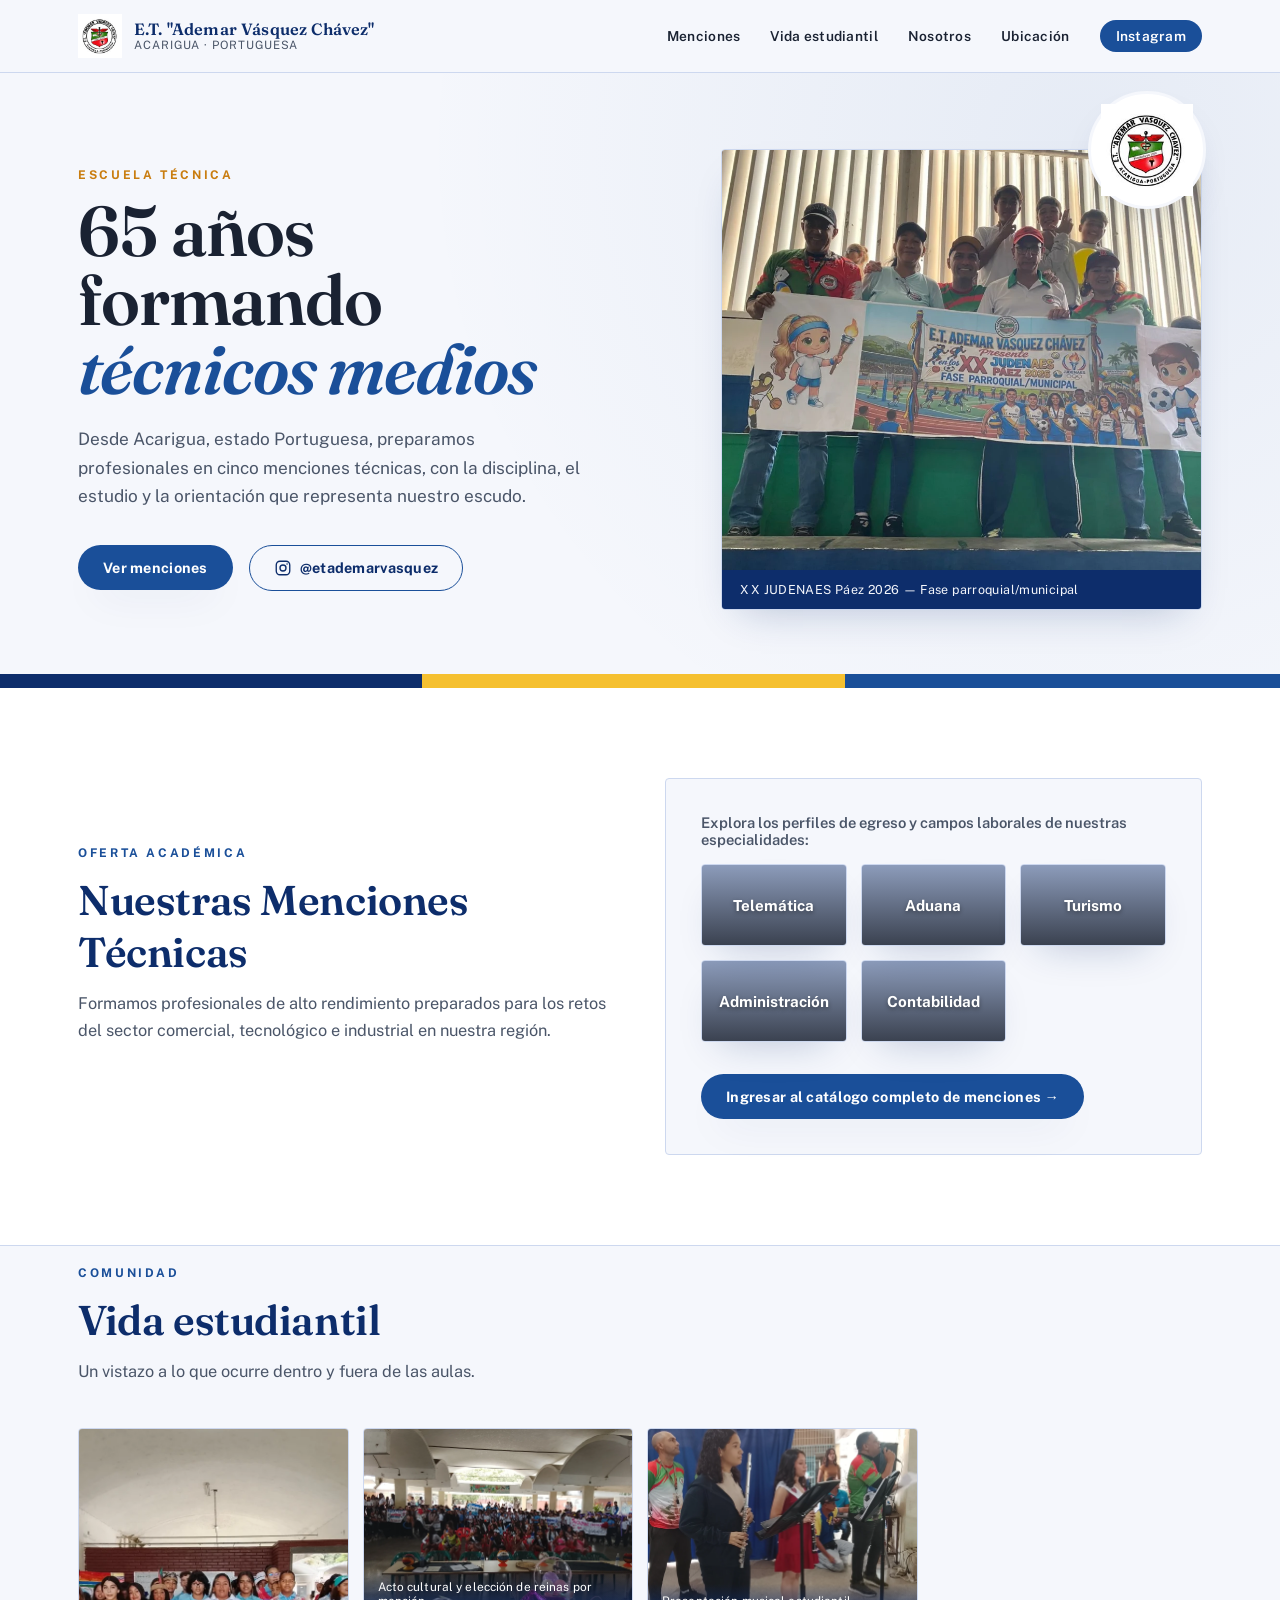
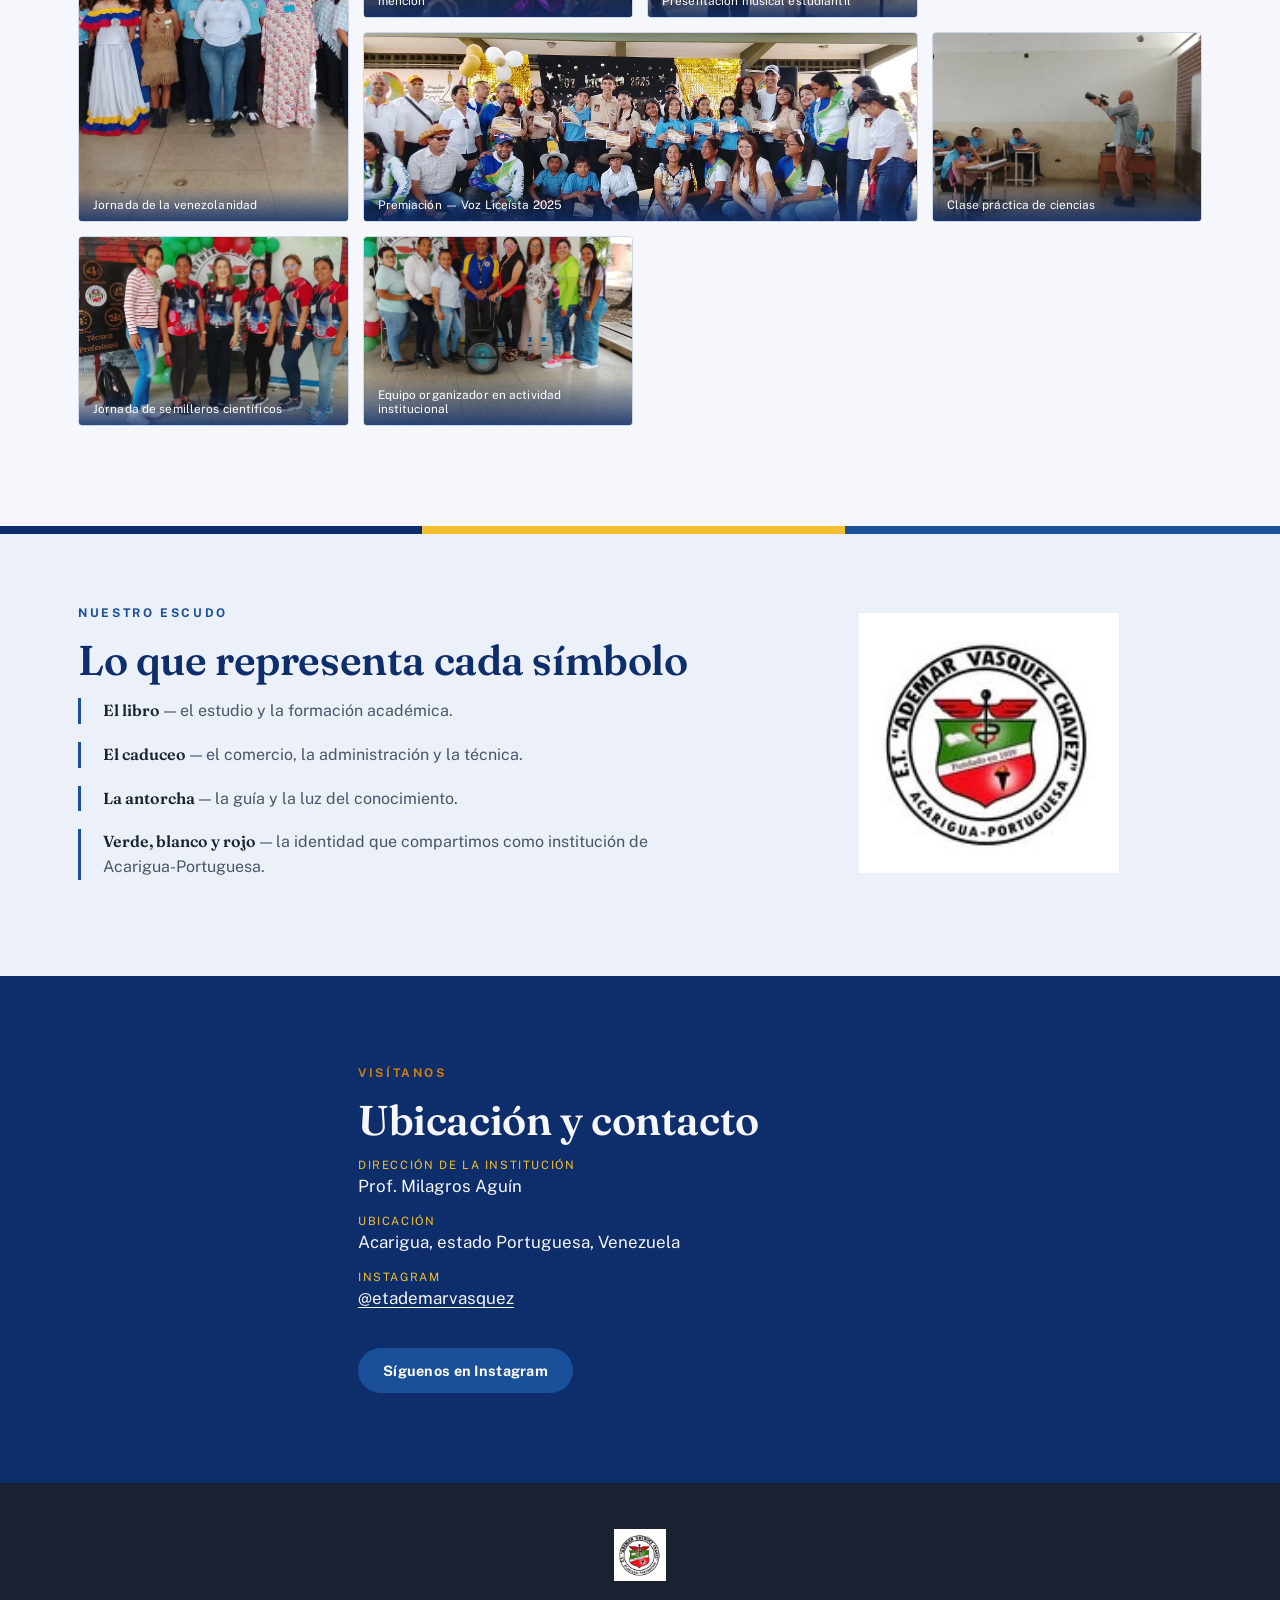
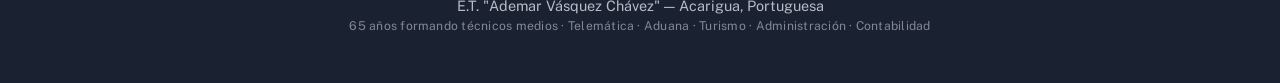
==== commit 154c0887: "pestañas de menciones mejor diseño" ====
--- a/docs/index.html
+++ b/docs/index.html
@@ -67,7 +67,7 @@
     <div class="banda" role="presentation"></div>
   </section>
 
-  <!-- INTRODUCCIÓN A MENCIONES -->
+  <!-- INTRODUCCIÓN A MENCIONES - Versión Mejorada -->
   <section class="menciones-intro">
     <div class="wrap intro-grid">
       <div>
@@ -75,16 +75,29 @@
         <h2 class="section-title">Nuestras Menciones Técnicas</h2>
         <p class="section-lede">Formamos profesionales de alto rendimiento preparados para los retos del sector comercial, tecnológico e industrial en nuestra región.</p>
       </div>
+
       <div class="intro-cards-preview">
-        <p>Explora los perfiles de egreso y campos laborales de nuestras especialidades:</p>
-        <div class="badges-list">
-          <span class="badge">Telemática</span>
-          <span class="badge">Aduana</span>
-          <span class="badge">Turismo</span>
-          <span class="badge">Administración</span>
-          <span class="badge">Contabilidad</span>
+        <p class="preview-title">Explora los perfiles de egreso y campos laborales de nuestras especialidades:</p>
+        
+        <div class="menciones-mini-grid">
+          <a href="menciones.html#page-telematica" class="mini-mencion-card bg-telematica-mini">
+            <span>Telemática</span>
+          </a>
+          <a href="menciones.html#page-aduana" class="mini-mencion-card bg-aduana-mini">
+            <span>Aduana</span>
+          </a>
+          <a href="menciones.html#page-turismo" class="mini-mencion-card bg-turismo-mini">
+            <span>Turismo</span>
+          </a>
+          <a href="menciones.html#page-administracion" class="mini-mencion-card bg-administracion-mini">
+            <span>Administración</span>
+          </a>
+          <a href="menciones.html#page-contabilidad" class="mini-mencion-card bg-contabilidad-mini">
+            <span>Contabilidad</span>
+          </a>
         </div>
-        <a href="menciones.html" class="btn btn-primary">Ingresar al catálogo de menciones &rarr;</a>
+
+        <a href="menciones.html" class="btn btn-primary">Ingresar al catálogo completo de menciones →</a>
       </div>
     </div>
   </section>
--- a/docs/style.css
+++ b/docs/style.css
@@ -407,4 +407,69 @@
 @media (max-width: 480px) {
   .gallery { grid-template-columns: 1fr 1fr; }
   .hero-copy h1 { font-size: 2.5rem; }
-}+}
+
+/* ====================== MINI TARJETAS MENCIONES (Home) ====================== */
+
+.preview-title {
+  font-weight: 600;
+  color: var(--carbon-suave);
+  margin-bottom: 20px;
+}
+
+.menciones-mini-grid {
+  display: grid;
+  grid-template-columns: repeat(auto-fit, minmax(140px, 1fr));
+  gap: 14px;
+  margin-bottom: 32px;
+}
+
+.mini-mencion-card {
+  display: flex;
+  align-items: center;
+  justify-content: center;
+  padding: 18px 12px;
+  border-radius: var(--radio);
+  border: 1px solid var(--linea);
+  background-size: cover;
+  background-position: center;
+  text-align: center;
+  font-weight: 700;
+  color: white;
+  font-size: 0.95rem;
+  text-shadow: 0 2px 4px rgba(0,0,0,0.4);
+  box-shadow: var(--sombra);
+  transition: all 0.3s cubic-bezier(0.25, 0.46, 0.45, 0.94);
+  min-height: 82px;
+  position: relative;
+  overflow: hidden;
+}
+
+.mini-mencion-card::before {
+  content: "";
+  position: absolute;
+  inset: 0;
+  background: linear-gradient(180deg, rgba(13,45,107,0.45), rgba(26,34,50,0.85));
+  transition: opacity 0.3s ease;
+}
+
+.mini-mencion-card span {
+  position: relative;
+  z-index: 2;
+}
+
+.mini-mencion-card:hover {
+  transform: translateY(-6px);
+  box-shadow: 0 22px 45px -15px rgba(13,45,107,0.35);
+}
+
+.mini-mencion-card:hover::before {
+  opacity: 0.92;
+}
+
+/* Fondos específicos para mini tarjetas */
+.bg-telematica-mini     { background-image: url('https://images.unsplash.com/photo-1517694712202-14dd9538aa97?q=80&w=600&auto=format&fit=crop'); }
+.bg-aduana-mini         { background-image: url('https://images.unsplash.com/photo-1578575437130-527eed3abbec?q=80&w=600&auto=format&fit=crop'); }
+.bg-turismo-mini        { background-image: url('https://images.unsplash.com/photo-1507525428034-b723cf961d3e?q=80&w=600&auto=format&fit=crop'); }
+.bg-administracion-mini { background-image: url('https://images.unsplash.com/photo-1454165804606-c3d57bc86b40?q=80&w=600&auto=format&fit=crop'); }
+.bg-contabilidad-mini   { background-image: url('https://images.unsplash.com/photo-1554224155-8d04cb21cd6c?q=80&w=600&auto=format&fit=crop'); }
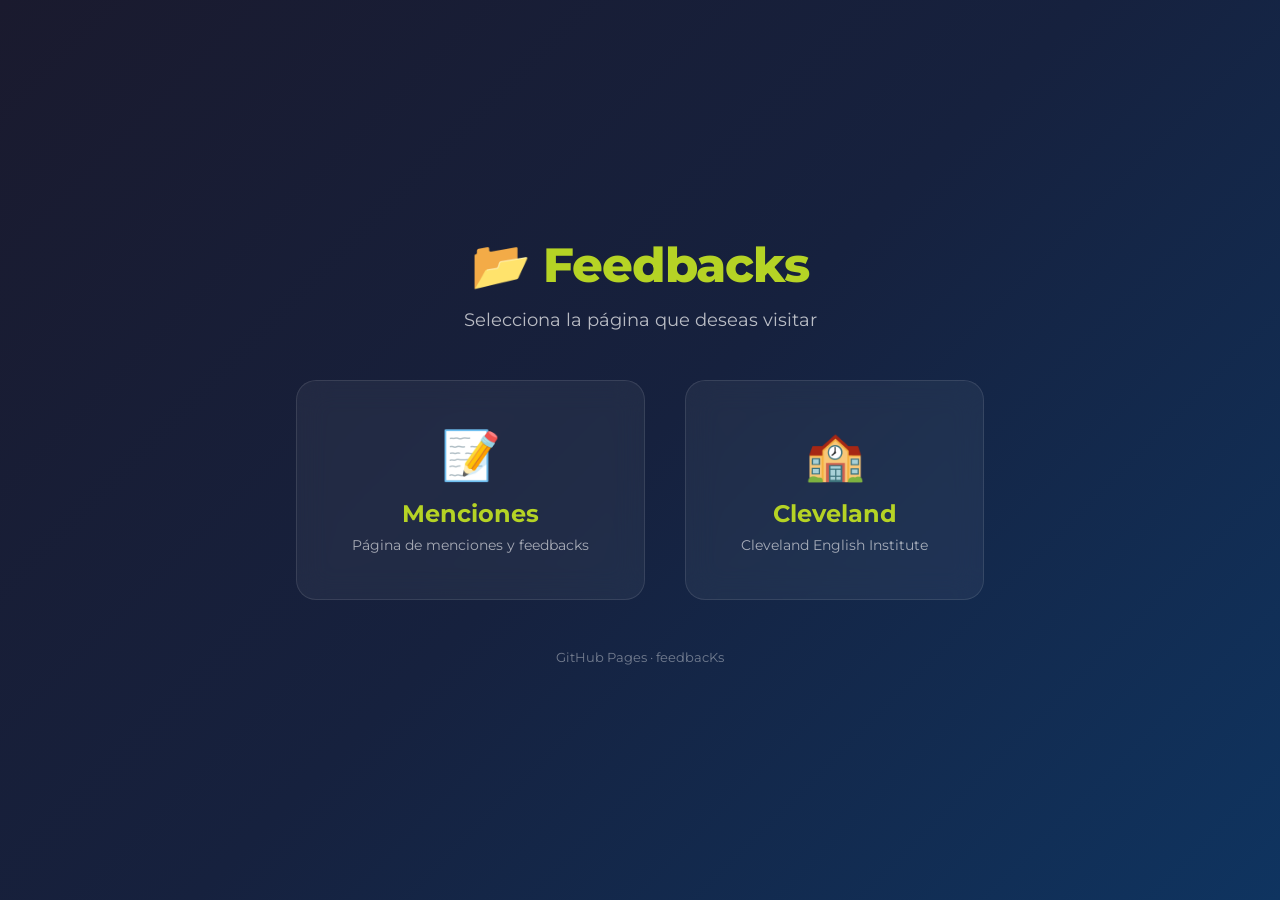
==== commit 9492be9a: "feat: Agregada página de Cleveland en /docs/cleveland/ y selector en index" ====
--- a/docs/index.html
+++ b/docs/index.html
@@ -1,202 +1,143 @@
 <!DOCTYPE html>
 <html lang="es">
 <head>
-<meta charset="UTF-8">
-<meta name="viewport" content="width=device-width, initial-scale=1.0">
-<title>E.T. "Ademar Vásquez Chávez" — Acarigua-Portuguesa</title>
-<meta name="description" content="Escuela Técnica Ademar Vásquez Chávez, 65 años formando técnicos medios en Acarigua, Portuguesa. Menciones: Telemática, Aduana, Turismo, Administración y Contabilidad.">
-<link rel="icon" href="img/logo.png">
-<link rel="preconnect" href="https://fonts.googleapis.com">
-<link rel="preconnect" href="https://fonts.gstatic.com" crossorigin>
-<link href="https://fonts.googleapis.com/css2?family=Fraunces:opsz,wght@9..144,400;9..144,500;9..144,600;9..144,700&family=Public+Sans:wght@400;500;600;700;800&display=swap" rel="stylesheet">
-<link rel="stylesheet" href="style.css">
+    <meta charset="UTF-8">
+    <meta name="viewport" content="width=device-width, initial-scale=1.0">
+    <title>Feedbacks - Cleveland & Menciones</title>
+    <link rel="preconnect" href="https://fonts.googleapis.com">
+    <link rel="preconnect" href="https://fonts.gstatic.com" crossorigin>
+    <link href="https://fonts.googleapis.com/css2?family=Montserrat:wght@400;600;700;800&display=swap" rel="stylesheet">
+    <style>
+        * {
+            margin: 0;
+            padding: 0;
+            box-sizing: border-box;
+        }
+        body {
+            font-family: 'Montserrat', sans-serif;
+            display: flex;
+            justify-content: center;
+            align-items: center;
+            min-height: 100vh;
+            margin: 0;
+            background: linear-gradient(135deg, #1a1a2e, #16213e, #0f3460);
+            color: white;
+        }
+        .container {
+            text-align: center;
+            padding: 40px;
+        }
+        h1 {
+            font-size: 3rem;
+            font-weight: 800;
+            color: #B5D325;
+            margin-bottom: 15px;
+            letter-spacing: -1px;
+        }
+        .subtitle {
+            font-size: 1.1rem;
+            opacity: 0.7;
+            margin-bottom: 50px;
+        }
+        .cards {
+            display: flex;
+            gap: 40px;
+            justify-content: center;
+            flex-wrap: wrap;
+        }
+        .card {
+            background: rgba(255,255,255,0.05);
+            backdrop-filter: blur(15px);
+            -webkit-backdrop-filter: blur(15px);
+            border: 1px solid rgba(255,255,255,0.1);
+            border-radius: 20px;
+            padding: 45px 55px;
+            text-decoration: none;
+            color: white;
+            transition: all 0.4s cubic-bezier(0.165, 0.84, 0.44, 1);
+            min-width: 220px;
+            position: relative;
+            overflow: hidden;
+        }
+        .card::before {
+            content: '';
+            position: absolute;
+            top: -50%;
+            left: -50%;
+            width: 200%;
+            height: 200%;
+            background: radial-gradient(circle, rgba(181, 211, 37, 0.05), transparent 70%);
+            opacity: 0;
+            transition: opacity 0.4s ease;
+        }
+        .card:hover::before {
+            opacity: 1;
+        }
+        .card:hover {
+            transform: translateY(-10px);
+            border-color: #B5D325;
+            box-shadow: 0 20px 50px rgba(181, 211, 37, 0.15);
+        }
+        .card .icon {
+            font-size: 3rem;
+            display: block;
+            margin-bottom: 15px;
+        }
+        .card h2 {
+            font-size: 1.5rem;
+            font-weight: 700;
+            margin: 0 0 8px 0;
+            color: #B5D325;
+            transition: color 0.3s ease;
+        }
+        .card:hover h2 {
+            color: #ffffff;
+        }
+        .card p {
+            margin: 0;
+            opacity: 0.6;
+            font-size: 0.9rem;
+        }
+        .card:hover p {
+            opacity: 0.9;
+        }
+        .footer {
+            margin-top: 50px;
+            opacity: 0.4;
+            font-size: 0.8rem;
+        }
+        @media (max-width: 600px) {
+            h1 {
+                font-size: 2rem;
+            }
+            .card {
+                padding: 30px 35px;
+                min-width: 160px;
+                width: 100%;
+            }
+            .cards {
+                gap: 20px;
+            }
+        }
+    </style>
 </head>
 <body>
-
-<div class="progress-rail" aria-hidden="true"><div class="progress-fill" id="progressFill"></div></div>
-
-<header class="site-header" id="siteHeader">
-  <div class="wrap header-inner">
-    <a class="brand" href="index.html#top">
-      <img src="img/logo.jpg" alt="Escudo E.T. Ademar Vásquez Chávez" class="brand-crest">
-      <span class="brand-text">
-        <strong>E.T. "Ademar Vásquez Chávez"</strong>
-        <em>Acarigua · Portuguesa</em>
-      </span>
-    </a>
-    <button class="nav-toggle" id="navToggle" aria-label="Abrir menú" aria-expanded="false">
-      <span></span><span></span><span></span>
-    </button>
-    <nav class="site-nav" id="siteNav">
-      <a href="menciones.html">Menciones</a>
-      <a href="index.html#vida">Vida estudiantil</a>
-      <a href="index.html#nosotros">Nosotros</a>
-      <a href="index.html#ubicacion">Ubicación</a>
-      <a href="https://www.instagram.com/etademarvasquez/" target="_blank" rel="noopener" class="nav-ig">Instagram</a>
-    </nav>
-  </div>
-</header>
-
-<main id="top">
-
-  <!-- HERO -->
-  <section class="hero">
-    <div class="wrap hero-inner">
-      <div class="hero-copy">
-        <p class="eyebrow">Escuela Técnica</p>
-        <h1>65 años<br>formando<br><span>técnicos medios</span></h1>
-        <p class="hero-lede">Desde Acarigua, estado Portuguesa, preparamos profesionales en cinco menciones técnicas, con la disciplina, el estudio y la orientación que representa nuestro escudo.</p>
-        <div class="hero-actions">
-          <a href="menciones.html" class="btn btn-primary">Ver menciones</a>
-          <a href="https://www.instagram.com/etademarvasquez/" target="_blank" rel="noopener" class="btn btn-ghost">
-            <svg viewBox="0 0 24 24" width="18" height="18" fill="none" stroke="currentColor" stroke-width="1.8"><rect x="3" y="3" width="18" height="18" rx="5"/><circle cx="12" cy="12" r="4"/><circle cx="17.4" cy="6.6" r="1" fill="currentColor" stroke="none"/></svg>
-            @etademarvasquez
-          </a>
+    <div class="container">
+        <h1>📂 Feedbacks</h1>
+        <p class="subtitle">Selecciona la página que deseas visitar</p>
+        <div class="cards">
+            <a href="/feedbacks/menciones/" class="card">
+                <span class="icon">📝</span>
+                <h2>Menciones</h2>
+                <p>Página de menciones y feedbacks</p>
+            </a>
+            <a href="/feedbacks/cleveland/" class="card">
+                <span class="icon">🏫</span>
+                <h2>Cleveland</h2>
+                <p>Cleveland English Institute</p>
+            </a>
         </div>
-      </div>
-      <div class="hero-visual">
-        <div class="ribbon-badge">
-          <img src="img/logo.jpg" alt="Escudo de la institución">
-        </div>
-        <figure class="hero-photo">
-          <img src="img/4.jpg" alt="Delegación de la escuela en los Juegos Deportivos Nacionales Estudiantiles JUDENAES 2026" loading="eager">
-          <figcaption>XX JUDENAES Páez 2026 — Fase parroquial/municipal</figcaption>
-        </figure>
-      </div>
+        <p class="footer">GitHub Pages · feedbacKs</p>
     </div>
-    <div class="banda" role="presentation"></div>
-  </section>
-
-  <!-- INTRODUCCIÓN A MENCIONES - Versión Mejorada -->
-  <section class="menciones-intro">
-    <div class="wrap intro-grid">
-      <div>
-        <p class="eyebrow eyebrow-dark">Oferta Académica</p>
-        <h2 class="section-title">Nuestras Menciones Técnicas</h2>
-        <p class="section-lede">Formamos profesionales de alto rendimiento preparados para los retos del sector comercial, tecnológico e industrial en nuestra región.</p>
-      </div>
-
-      <div class="intro-cards-preview">
-        <p class="preview-title">Explora los perfiles de egreso y campos laborales de nuestras especialidades:</p>
-        
-        <div class="menciones-mini-grid">
-          <a href="menciones.html#page-telematica" class="mini-mencion-card bg-telematica-mini">
-            <span>Telemática</span>
-          </a>
-          <a href="menciones.html#page-aduana" class="mini-mencion-card bg-aduana-mini">
-            <span>Aduana</span>
-          </a>
-          <a href="menciones.html#page-turismo" class="mini-mencion-card bg-turismo-mini">
-            <span>Turismo</span>
-          </a>
-          <a href="menciones.html#page-administracion" class="mini-mencion-card bg-administracion-mini">
-            <span>Administración</span>
-          </a>
-          <a href="menciones.html#page-contabilidad" class="mini-mencion-card bg-contabilidad-mini">
-            <span>Contabilidad</span>
-          </a>
-        </div>
-
-        <a href="menciones.html" class="btn btn-primary">Ingresar al catálogo completo de menciones →</a>
-      </div>
-    </div>
-  </section>
-
-  <!-- VIDA ESTUDIANTIL -->
-  <section class="vida" id="vida">
-    <div class="wrap">
-      <p class="eyebrow eyebrow-dark">Comunidad</p>
-      <h2 class="section-title">Vida estudiantil</h2>
-      <p class="section-lede">Un vistazo a lo que ocurre dentro y fuera de las aulas.</p>
-
-      <div class="gallery">
-        <figure class="g-item g-tall">
-          <img src="img/1.jpg" alt="Estudiantes representando trajes típicos en jornada de la venezolanidad" loading="lazy">
-          <figcaption>Jornada de la venezolanidad</figcaption>
-        </figure>
-        <figure class="g-item">
-          <img src="img/2.jpg" alt="Acto estudiantil con bandas y reinas de las especialidades" loading="lazy">
-          <figcaption>Acto cultural y elección de reinas por mención</figcaption>
-        </figure>
-        <figure class="g-item">
-          <img src="img/3.jpg" alt="Estudiantes tocando flauta traversa y clarinete en presentación musical" loading="lazy">
-          <figcaption>Presentación musical estudiantil</figcaption>
-        </figure>
-        <figure class="g-item g-wide">
-          <img src="img/6.jpg" alt="Estudiantes y docentes en la premiación de Voz Liceísta 2025" loading="lazy">
-          <figcaption>Premiación — Voz Liceísta 2025</figcaption>
-        </figure>
-        <figure class="g-item">
-          <img src="img/8.jpg" alt="Docente explicando el uso de un telescopio en el salón de clases" loading="lazy">
-          <figcaption>Clase práctica de ciencias</figcaption>
-        </figure>
-        <figure class="g-item">
-          <img src="img/5.jpg" alt="Personal docente en jornada de despliegue territorial de semilleros científicos" loading="lazy">
-          <figcaption>Jornada de semilleros científicos</figcaption>
-        </figure>
-        <figure class="g-item">
-          <img src="img/7.jpg" alt="Equipo organizador junto a equipo de sonido en actividad institucional" loading="lazy">
-          <figcaption>Equipo organizador en actividad institucional</figcaption>
-        </figure>
-      </div>
-    </div>
-  </section>
-
-  <!-- NOSOTROS -->
-  <section class="nosotros" id="nosotros">
-    <div class="banda banda-thin" role="presentation"></div>
-    <div class="wrap nosotros-inner">
-      <div class="nosotros-copy">
-        <p class="eyebrow eyebrow-dark">Nuestro escudo</p>
-        <h2 class="section-title">Lo que representa cada símbolo</h2>
-        <ul class="crest-list">
-          <li><strong>El libro</strong> — el estudio y la formación académica.</li>
-          <li><strong>El caduceo</strong> — el comercio, la administración y la técnica.</li>
-          <li><strong>La antorcha</strong> — la guía y la luz del conocimiento.</li>
-          <li><strong>Verde, blanco y rojo</strong> — la identidad que compartimos como institución de Acarigua-Portuguesa.</li>
-        </ul>
-      </div>
-      <div class="nosotros-crest">
-        <img src="img/logo.jpg" alt="Escudo completo de la E.T. Ademar Vásquez Chávez">
-      </div>
-    </div>
-  </section>
-
-  <!-- UBICACIÓN / CONTACTO -->
-  <section class="ubicacion" id="ubicacion">
-    <div class="wrap ubicacion-inner">
-      <div>
-        <p class="eyebrow">Visítanos</p>
-        <h2 class="section-title section-title-light">Ubicación y contacto</h2>
-        <dl class="contact-list">
-          <div>
-            <dt>Dirección de la institución</dt>
-            <dd>Prof. Milagros Aguín</dd>
-          </div>
-          <div>
-            <dt>Ubicación</dt>
-            <dd>Acarigua, estado Portuguesa, Venezuela</dd>
-          </div>
-          <div>
-            <dt>Instagram</dt>
-            <dd><a href="https://www.instagram.com/etademarvasquez/" target="_blank" rel="noopener">@etademarvasquez</a></dd>
-          </div>
-        </dl>
-        <a href="https://www.instagram.com/etademarvasquez/" target="_blank" rel="noopener" class="btn btn-primary btn-on-dark">Síguenos en Instagram</a>
-      </div>
-    </div>
-  </section>
-
-</main>
-
-<footer class="site-footer">
-  <div class="wrap footer-inner">
-    <img src="img/logo.jpg" alt="Escudo E.T. Ademar Vásquez Chávez" class="footer-crest">
-    <p>E.T. "Ademar Vásquez Chávez" — Acarigua, Portuguesa</p>
-    <p class="footer-fine">65 años formando técnicos medios · Telemática · Aduana · Turismo · Administración · Contabilidad</p>
-  </div>
-</footer>
-
-<script src="script.js"></script>
 </body>
 </html>
